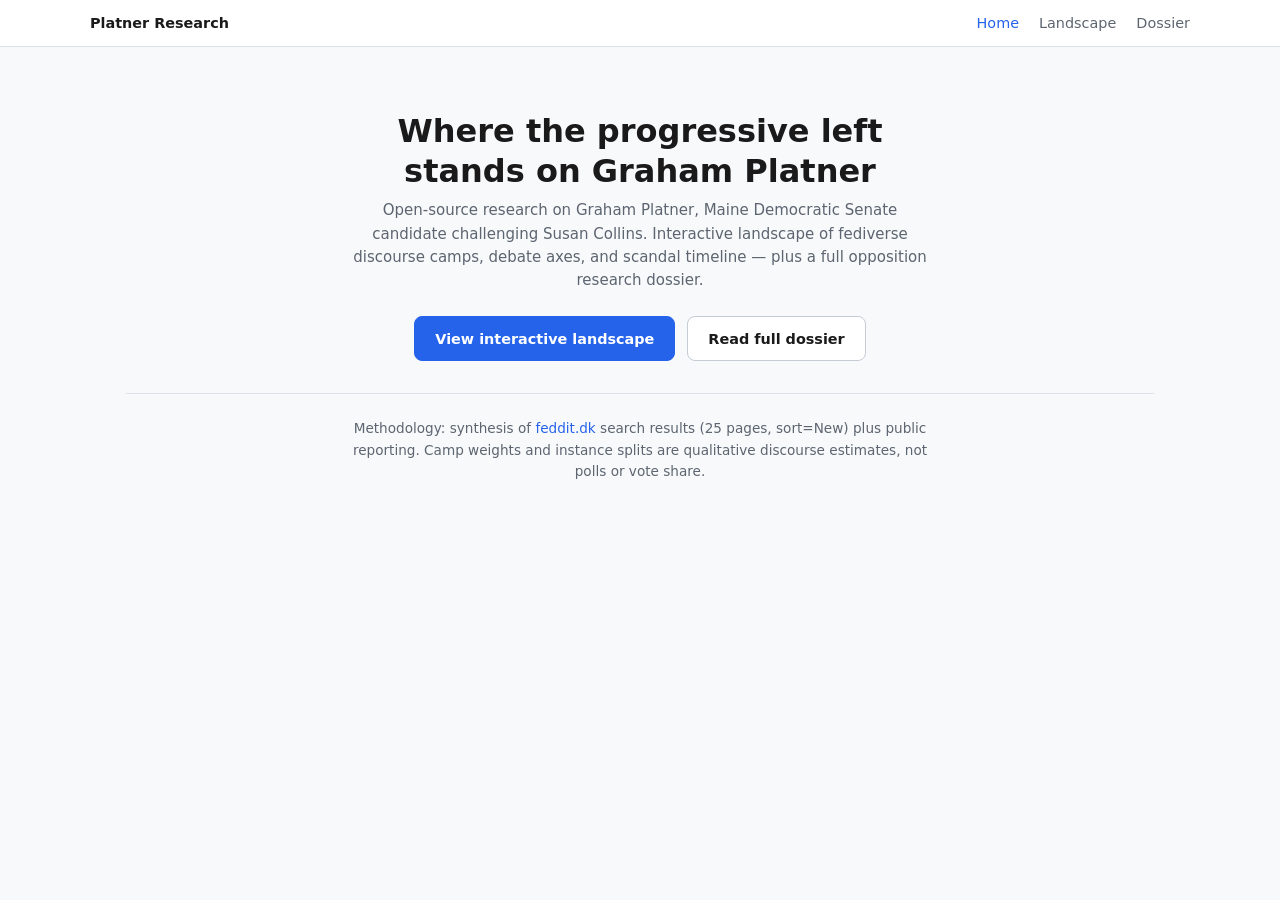
==== index.html @ 14e6484c "Add static research site, opposition dossier, and landscape visualization. Ships the fediverse disco" ====
<!DOCTYPE html>
<html lang="en">
<head>
  <meta charset="UTF-8" />
  <meta name="viewport" content="width=device-width, initial-scale=1.0" />
  <title>Platner Research — Fediverse Discourse & Opposition Dossier</title>
  <link rel="stylesheet" href="/assets/css/site.css" />
</head>
<body>
  <header class="site-header">
    <nav>
      <a class="brand" href="/">Platner Research</a>
      <a href="/" class="active">Home</a>
      <a href="/landscape">Landscape</a>
      <a href="/analysis">Dossier</a>
    </nav>
  </header>
  <main>
    <section class="hero-landing">
      <h1>Where the progressive left stands on Graham Platner</h1>
      <p>
        Open-source research on Graham Platner, Maine Democratic Senate candidate challenging Susan Collins.
        Interactive landscape of fediverse discourse camps, debate axes, and scandal timeline — plus a full
        opposition research dossier.
      </p>
      <div class="cta-row">
        <a class="btn btn-primary" href="/landscape">View interactive landscape</a>
        <a class="btn" href="/analysis">Read full dossier</a>
      </div>
      <div class="methodology">
        <p>
          Methodology: synthesis of
          <a href="https://old.feddit.dk/search?communityname=&listingType=All&q=platner&searchtype=All&sort=New&username=" target="_blank" rel="noopener">feddit.dk</a>
          search results (25 pages, sort=New) plus public reporting.
          Camp weights and instance splits are qualitative discourse estimates, not polls or vote share.
        </p>
      </div>
    </section>
  </main>
</body>
</html>
---- assets/css/site.css ----
:root {
  --bg: #f8f9fb;
  --surface: #ffffff;
  --text: #1a1a1a;
  --text-secondary: #5c6570;
  --text-tertiary: #8b939c;
  --border: #dde2e8;
  --border-strong: #c5ccd4;
  --accent: #2563eb;
  --accent-muted: #dbeafe;
  --warning-bg: #fff8e6;
  --warning-border: #e6c200;
  --info-bg: #eef6ff;
  --info-border: #93c5fd;
  --green: #16a34a;
  --yellow: #ca8a04;
  --pink: #db2777;
  --blue: #2563eb;
  --gray: #6b7280;
  --max-width: 1100px;
  --radius: 8px;
  --font: system-ui, -apple-system, "Segoe UI", Roboto, sans-serif;
}

*,
*::before,
*::after {
  box-sizing: border-box;
}

body {
  margin: 0;
  font-family: var(--font);
  font-size: 15px;
  line-height: 1.55;
  color: var(--text);
  background: var(--bg);
}

a {
  color: var(--accent);
  text-decoration: none;
}

a:hover {
  text-decoration: underline;
}

.site-header {
  background: var(--surface);
  border-bottom: 1px solid var(--border);
  padding: 0.75rem 1.25rem;
}

.site-header nav {
  max-width: var(--max-width);
  margin: 0 auto;
  display: flex;
  gap: 1.25rem;
  align-items: center;
  flex-wrap: wrap;
}

.site-header a {
  color: var(--text-secondary);
  font-size: 0.9rem;
  font-weight: 500;
}

.site-header a.active,
.site-header a:hover {
  color: var(--accent);
  text-decoration: none;
}

.site-header .brand {
  color: var(--text);
  font-weight: 600;
  margin-right: auto;
}

main {
  max-width: var(--max-width);
  margin: 0 auto;
  padding: 1.5rem 1.25rem 3rem;
}

.stack {
  display: flex;
  flex-direction: column;
  gap: 1.75rem;
}

.stack-sm {
  gap: 0.75rem;
}

.grid-2 {
  display: grid;
  grid-template-columns: 1fr 1fr;
  gap: 1rem;
}

.grid-hero {
  display: grid;
  grid-template-columns: 1.25fr 0.75fr;
  gap: 1.25rem;
}

.grid-split {
  display: grid;
  grid-template-columns: 0.9fr 1.1fr;
  gap: 1.25rem;
}

.grid-timeline {
  display: grid;
  grid-template-columns: 1.4fr 0.6fr;
  gap: 1.5rem;
}

@media (max-width: 768px) {
  .grid-2,
  .grid-hero,
  .grid-split,
  .grid-timeline {
    grid-template-columns: 1fr;
  }
}

h1 {
  font-size: 1.75rem;
  font-weight: 700;
  margin: 0 0 0.5rem;
  line-height: 1.25;
}

h2 {
  font-size: 1.25rem;
  font-weight: 600;
  margin: 0 0 0.35rem;
}

h3 {
  font-size: 1rem;
  font-weight: 600;
  margin: 0 0 0.5rem;
}

.section-caption {
  font-size: 0.85rem;
  color: var(--text-secondary);
  margin: 0 0 0.75rem;
}

.muted {
  color: var(--text-secondary);
  font-size: 0.85rem;
}

.tertiary {
  color: var(--text-tertiary);
  font-size: 0.8rem;
}

.card {
  background: var(--surface);
  border: 1px solid var(--border);
  border-radius: var(--radius);
  padding: 1.25rem;
}

.card-lg {
  padding: 1.5rem;
}

.card-header {
  font-weight: 600;
  font-size: 0.95rem;
  margin-bottom: 1rem;
  padding-bottom: 0.5rem;
  border-bottom: 1px solid var(--border);
}

.callout {
  border-radius: var(--radius);
  padding: 0.85rem 1rem;
  font-size: 0.9rem;
  border: 1px solid;
}

.callout-info {
  background: var(--info-bg);
  border-color: var(--info-border);
}

.callout-warning {
  background: var(--warning-bg);
  border-color: var(--warning-border);
}

.stat-grid {
  display: flex;
  flex-direction: column;
  gap: 0.65rem;
}

.stat {
  border: 1px solid var(--border);
  border-radius: var(--radius);
  padding: 0.75rem 1rem;
  background: var(--bg);
}

.stat-value {
  font-weight: 700;
  font-size: 1rem;
}

.stat-label {
  font-size: 0.8rem;
  color: var(--text-secondary);
  margin-top: 0.15rem;
}

.stat-info .stat-value { color: var(--blue); }
.stat-success .stat-value { color: var(--green); }
.stat-warning .stat-value { color: var(--yellow); }

.divider {
  border: none;
  border-top: 1px solid var(--border);
  margin: 0;
}

.swatch {
  display: inline-block;
  width: 10px;
  height: 10px;
  border-radius: 2px;
  flex-shrink: 0;
}

.swatch-green { background: var(--green); }
.swatch-yellow { background: var(--yellow); }
.swatch-pink { background: var(--pink); }
.swatch-blue { background: var(--blue); }
.swatch-gray { background: var(--gray); }

.usage-bar {
  margin-bottom: 0.5rem;
}

.usage-bar-labels {
  display: flex;
  justify-content: space-between;
  font-size: 0.8rem;
  color: var(--text-secondary);
  margin-bottom: 0.35rem;
}

.usage-bar-track {
  display: flex;
  height: 12px;
  border-radius: 4px;
  overflow: hidden;
  background: var(--border);
}

.usage-bar-seg {
  height: 100%;
}

.seg-green { background: var(--green); }
.seg-yellow { background: var(--yellow); }
.seg-pink { background: var(--pink); }
.seg-blue { background: var(--blue); }
.seg-gray { background: var(--gray); }

.legend-row {
  display: flex;
  justify-content: space-between;
  align-items: center;
  font-size: 0.85rem;
  padding: 0.2rem 0;
}

.legend-left {
  display: flex;
  align-items: center;
  gap: 0.4rem;
}

.stance-map {
  position: relative;
  height: 260px;
  border: 1px solid var(--border);
  background: var(--bg);
  border-radius: var(--radius);
  overflow: hidden;
}

.stance-map::before,
.stance-map::after {
  content: "";
  position: absolute;
  background: var(--border);
}

.stance-map::before {
  left: 50%;
  top: 0;
  bottom: 0;
  width: 1px;
}

.stance-map::after {
  left: 0;
  right: 0;
  top: 50%;
  height: 1px;
}

.stance-map-axis {
  position: absolute;
  font-size: 0.7rem;
  color: var(--text-tertiary);
}

.stance-point {
  position: absolute;
  transform: translate(-50%, -50%);
  min-width: 110px;
  border: 1px solid var(--border-strong);
  background: var(--surface);
  border-radius: var(--radius);
  padding: 0.5rem 0.65rem;
  font-size: 0.75rem;
}

.stance-point-title {
  display: flex;
  align-items: center;
  gap: 0.35rem;
  font-weight: 600;
  margin-bottom: 0.15rem;
}

.camp-details {
  border: 1px solid var(--border);
  border-radius: var(--radius);
  background: var(--surface);
  margin-bottom: 0.5rem;
}

.camp-details summary {
  padding: 0.75rem 1rem;
  cursor: pointer;
  font-weight: 600;
  font-size: 0.9rem;
  display: flex;
  align-items: center;
  gap: 0.5rem;
  list-style: none;
}

.camp-details summary::-webkit-details-marker {
  display: none;
}

.camp-details summary::after {
  content: attr(data-emphasis);
  margin-left: auto;
  font-size: 0.75rem;
  font-weight: 500;
  color: var(--text-secondary);
  background: var(--bg);
  border: 1px solid var(--border);
  border-radius: 4px;
  padding: 0.15rem 0.45rem;
}

.camp-details[open] summary {
  border-bottom: 1px solid var(--border);
}

.camp-body {
  padding: 0.85rem 1rem 1rem;
  font-size: 0.85rem;
}

.camp-body h4 {
  font-size: 0.8rem;
  margin: 0.75rem 0 0.35rem;
}

.camp-body h4:first-child {
  margin-top: 0;
}

.camp-body ol {
  margin: 0;
  padding-left: 1.25rem;
}

.camp-body li {
  margin-bottom: 0.25rem;
  color: var(--text-secondary);
}

.instance-legend {
  display: flex;
  gap: 1.25rem;
  flex-wrap: wrap;
  margin-bottom: 0.5rem;
  font-size: 0.8rem;
  color: var(--text-secondary);
}

.instance-legend span {
  display: flex;
  align-items: center;
  gap: 0.35rem;
}

.data-table {
  width: 100%;
  border-collapse: collapse;
  font-size: 0.85rem;
}

.data-table th,
.data-table td {
  border: 1px solid var(--border);
  padding: 0.55rem 0.65rem;
  text-align: left;
  vertical-align: top;
}

.data-table th {
  background: #1b2838;
  color: #fff;
  font-weight: 600;
}

.data-table tr:nth-child(even) td {
  background: var(--bg);
}

.table-wrap {
  overflow-x: auto;
}

.timeline-chart {
  width: 100%;
  height: 240px;
  border: 1px solid var(--border);
  border-radius: var(--radius);
  background: var(--surface);
}

.timeline-events {
  list-style: none;
  padding: 0;
  margin: 0;
}

.timeline-events li {
  display: flex;
  gap: 0.65rem;
  margin-bottom: 0.75rem;
  font-size: 0.85rem;
}

.timeline-month {
  font-weight: 600;
  color: var(--accent);
  min-width: 72px;
  flex-shrink: 0;
}

.timeline-note {
  color: var(--text-tertiary);
  font-size: 0.8rem;
}

.consensus-list {
  margin: 0;
  padding-left: 1.25rem;
  font-size: 0.85rem;
  color: var(--text-secondary);
}

.consensus-list li {
  margin-bottom: 0.35rem;
}

/* Landing */
.hero-landing {
  text-align: center;
  padding: 2.5rem 1rem 2rem;
}

.hero-landing h1 {
  font-size: 2rem;
  max-width: 32rem;
  margin-left: auto;
  margin-right: auto;
}

.hero-landing p {
  max-width: 36rem;
  margin: 0 auto 1.5rem;
  color: var(--text-secondary);
}

.cta-row {
  display: flex;
  gap: 0.75rem;
  justify-content: center;
  flex-wrap: wrap;
}

.btn {
  display: inline-block;
  padding: 0.65rem 1.25rem;
  border-radius: var(--radius);
  font-weight: 600;
  font-size: 0.9rem;
  border: 1px solid var(--border-strong);
  background: var(--surface);
  color: var(--text);
}

.btn-primary {
  background: var(--accent);
  border-color: var(--accent);
  color: #fff;
}

.btn:hover {
  text-decoration: none;
  opacity: 0.92;
}

.methodology {
  margin-top: 2rem;
  padding-top: 1.5rem;
  border-top: 1px solid var(--border);
  font-size: 0.85rem;
  color: var(--text-secondary);
  text-align: center;
}

/* Analysis prose */
.prose {
  background: var(--surface);
  border: 1px solid var(--border);
  border-radius: var(--radius);
  padding: 1.5rem 1.75rem;
  max-width: 48rem;
}

.prose h1 { font-size: 1.6rem; margin-top: 0; }
.prose h2 { font-size: 1.2rem; margin-top: 1.75rem; }
.prose h3 { font-size: 1rem; margin-top: 1.25rem; }
.prose p, .prose li { color: var(--text); }
.prose table { font-size: 0.85rem; }
.prose th, .prose td { border: 1px solid var(--border); padding: 0.4rem 0.6rem; }
.prose th { background: var(--bg); }
.prose hr { border: none; border-top: 1px solid var(--border); margin: 1.5rem 0; }

.prose-loading,
.prose-error {
  padding: 2rem;
  text-align: center;
  color: var(--text-secondary);
}
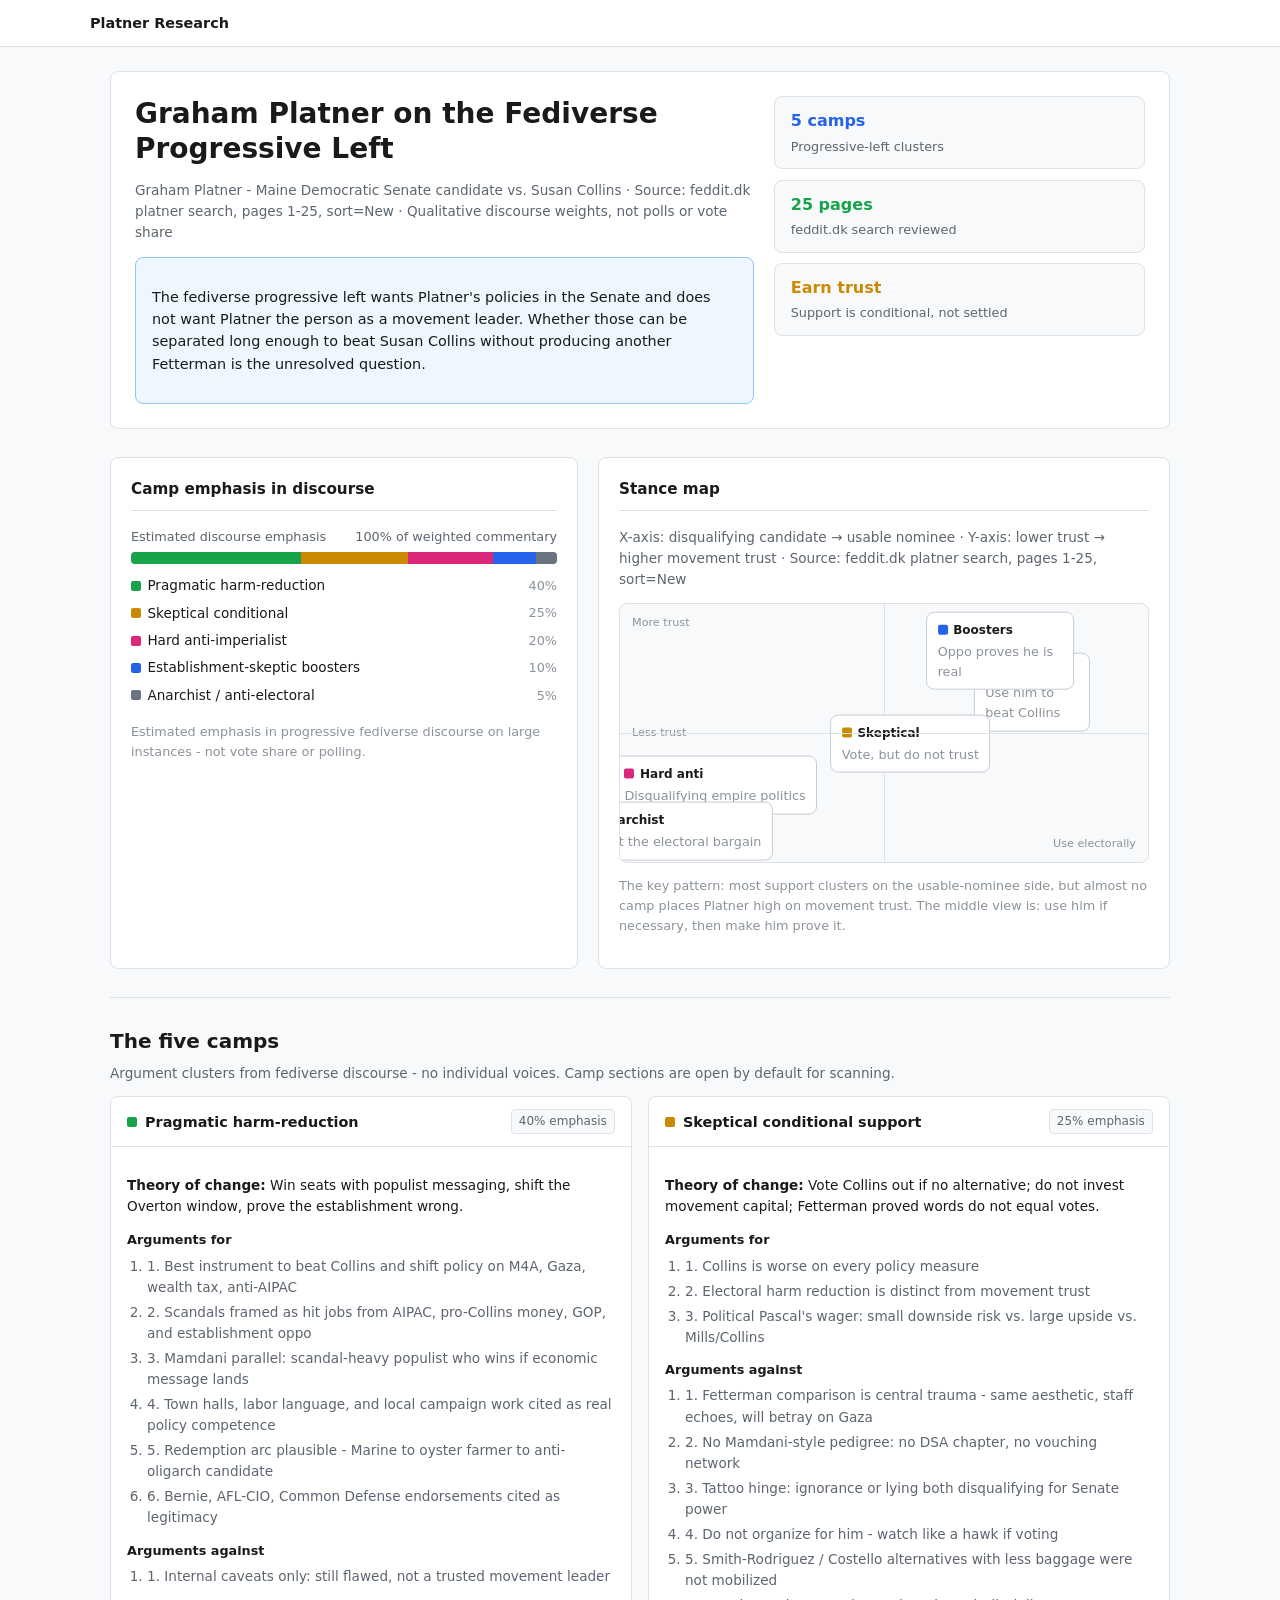
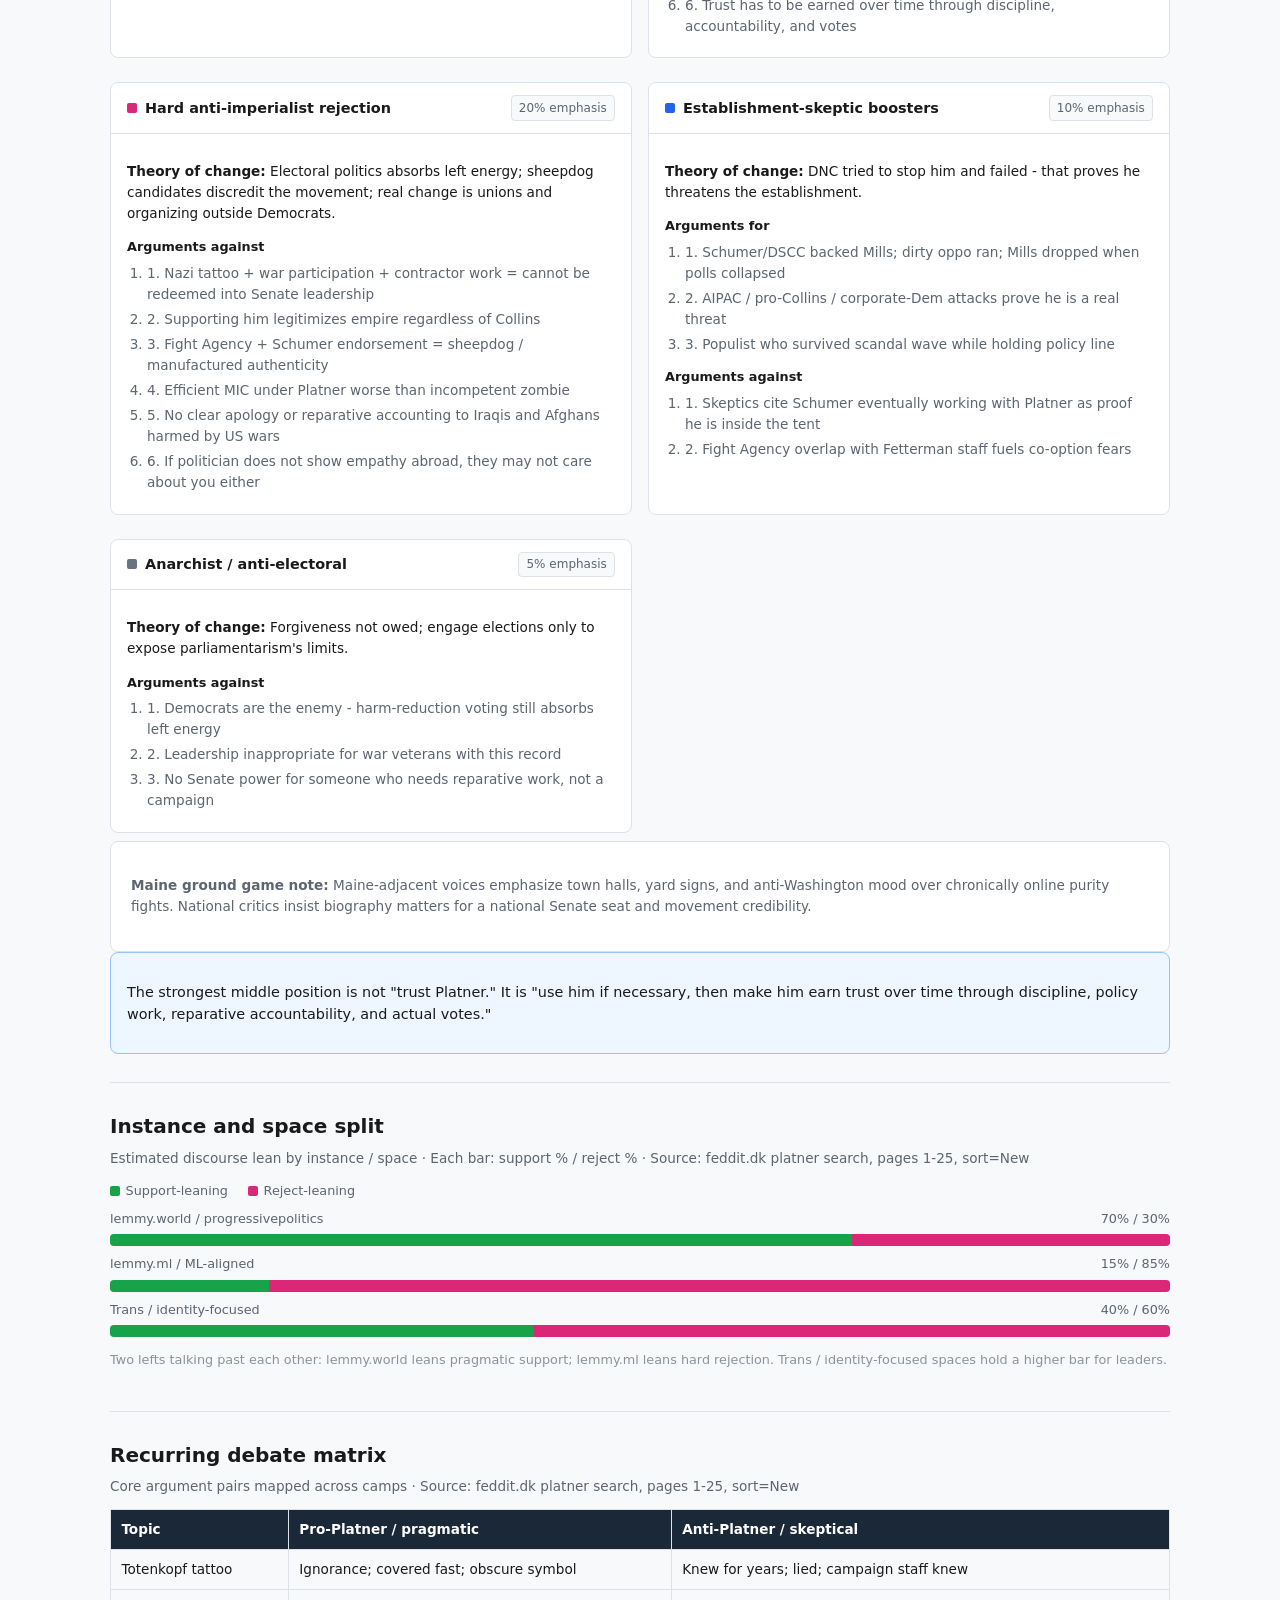
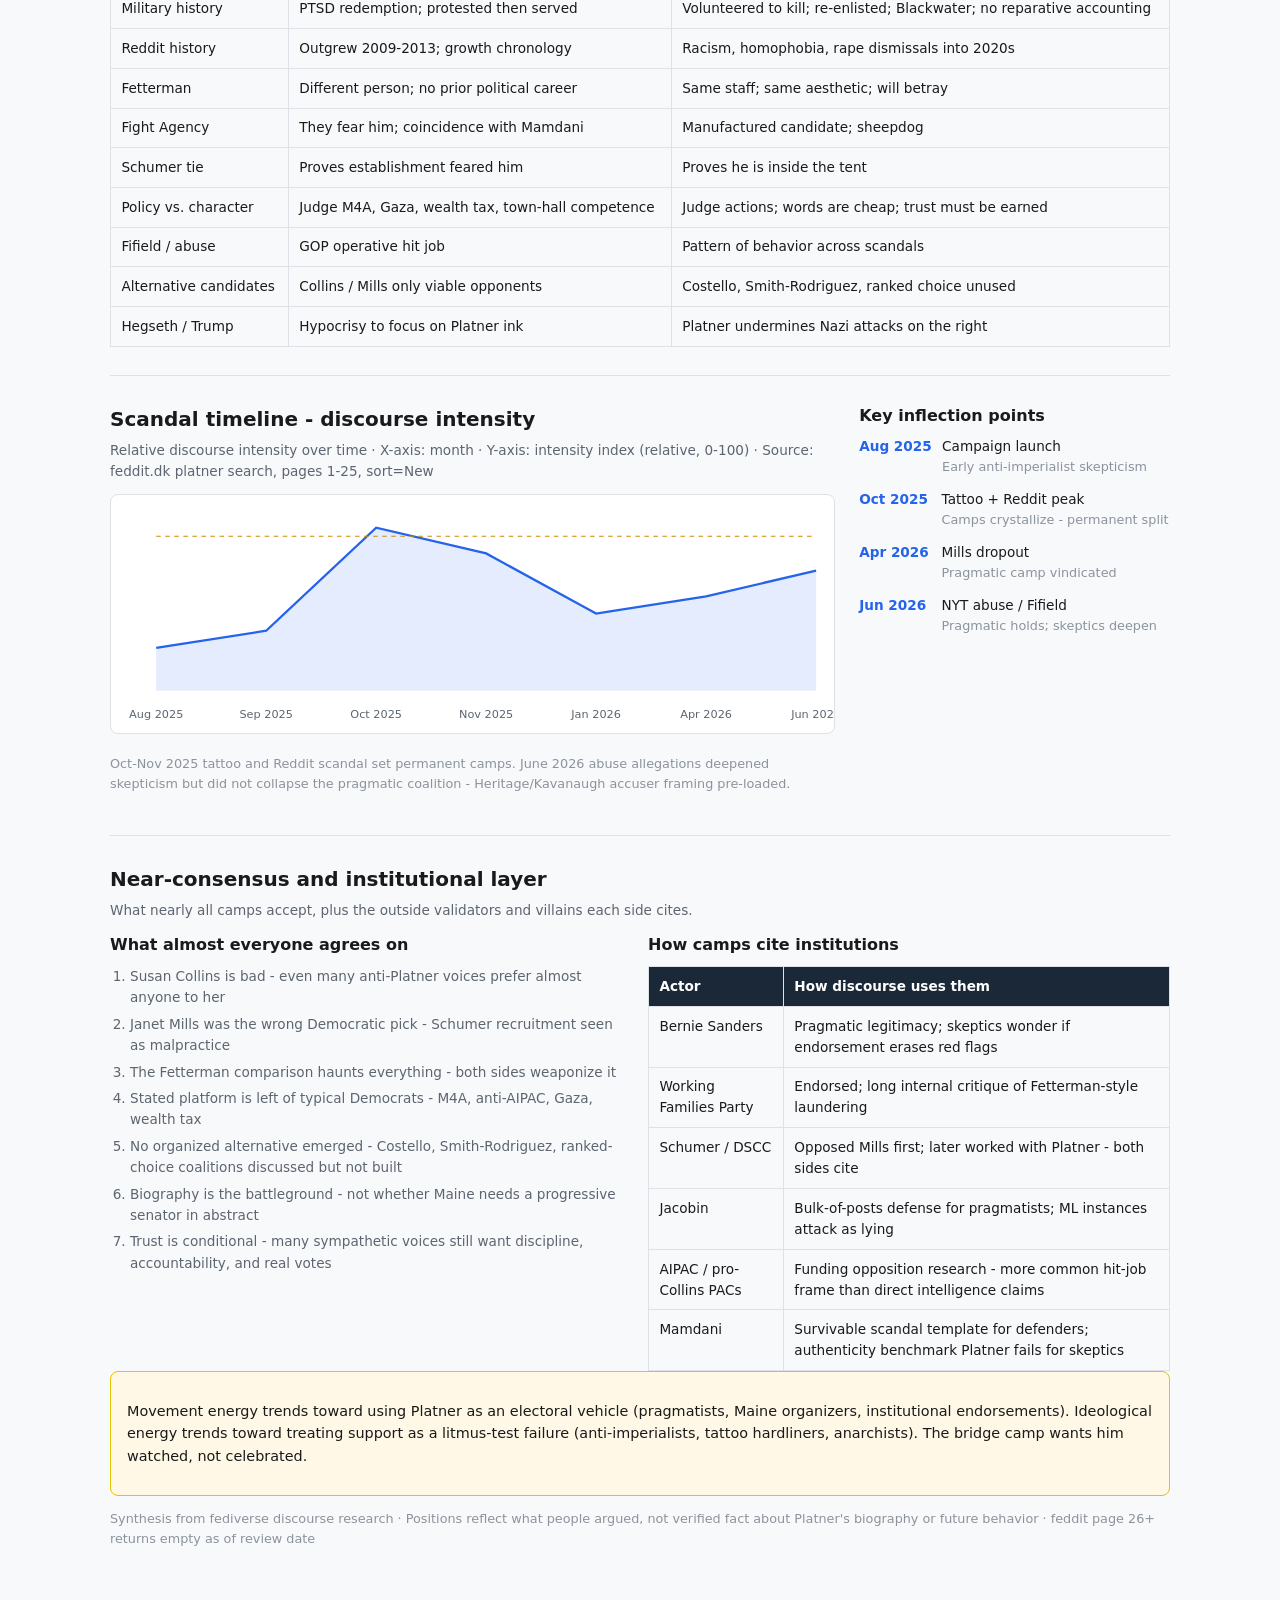
==== commit 57d24b7e: "Make the interactive landscape the sole landing experience. Remove the opposition dossier and legacy" ====
--- a/index.html
+++ b/index.html
@@ -3,39 +3,19 @@
 <head>
   <meta charset="UTF-8" />
   <meta name="viewport" content="width=device-width, initial-scale=1.0" />
-  <title>Platner Research — Fediverse Discourse & Opposition Dossier</title>
+  <title>Progressive Left Landscape — Graham Platner</title>
   <link rel="stylesheet" href="/assets/css/site.css" />
 </head>
 <body>
   <header class="site-header">
     <nav>
       <a class="brand" href="/">Platner Research</a>
-      <a href="/" class="active">Home</a>
-      <a href="/landscape">Landscape</a>
-      <a href="/analysis">Dossier</a>
     </nav>
   </header>
-  <main>
-    <section class="hero-landing">
-      <h1>Where the progressive left stands on Graham Platner</h1>
-      <p>
-        Open-source research on Graham Platner, Maine Democratic Senate candidate challenging Susan Collins.
-        Interactive landscape of fediverse discourse camps, debate axes, and scandal timeline — plus a full
-        opposition research dossier.
-      </p>
-      <div class="cta-row">
-        <a class="btn btn-primary" href="/landscape">View interactive landscape</a>
-        <a class="btn" href="/analysis">Read full dossier</a>
-      </div>
-      <div class="methodology">
-        <p>
-          Methodology: synthesis of
-          <a href="https://old.feddit.dk/search?communityname=&listingType=All&q=platner&searchtype=All&sort=New&username=" target="_blank" rel="noopener">feddit.dk</a>
-          search results (25 pages, sort=New) plus public reporting.
-          Camp weights and instance splits are qualitative discourse estimates, not polls or vote share.
-        </p>
-      </div>
-    </section>
-  </main>
+  <main id="app"></main>
+  <script type="module">
+    import { renderLandscape } from "/js/render.js";
+    renderLandscape(document.getElementById("app"));
+  </script>
 </body>
 </html>
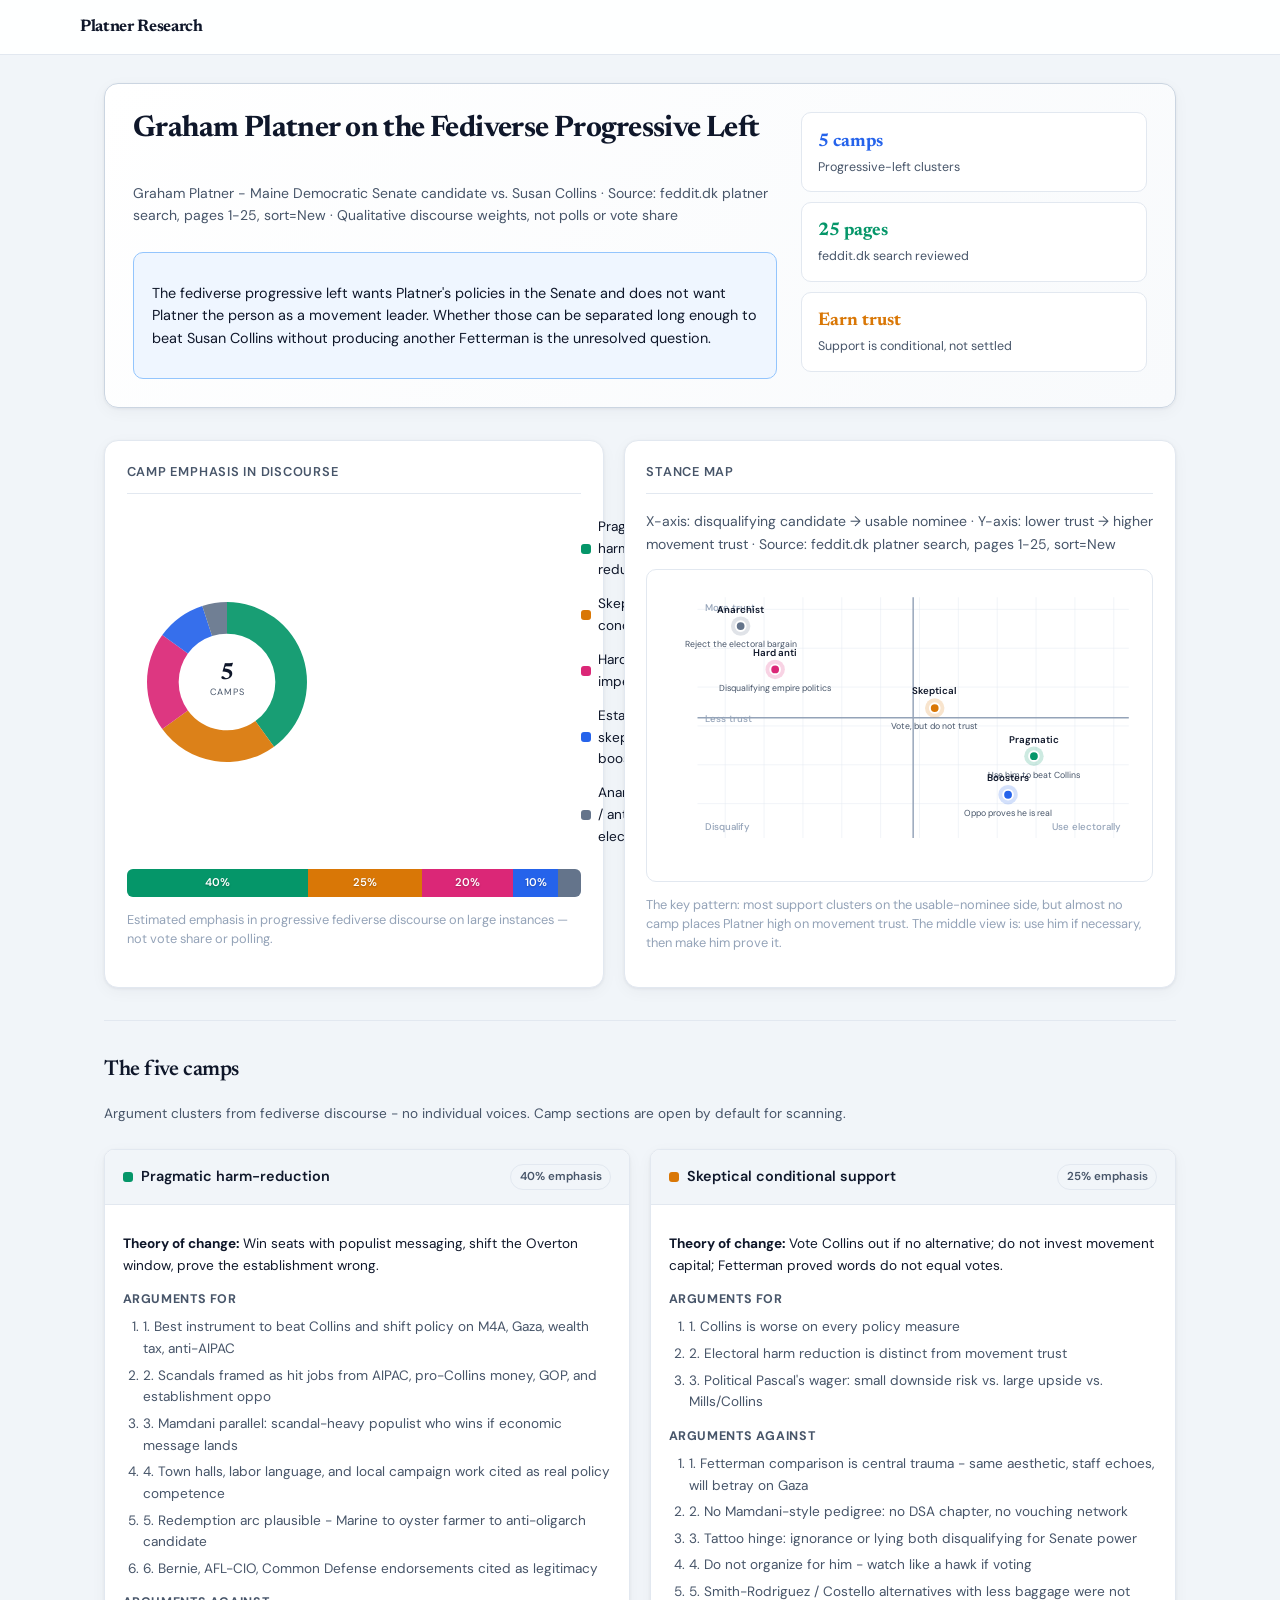
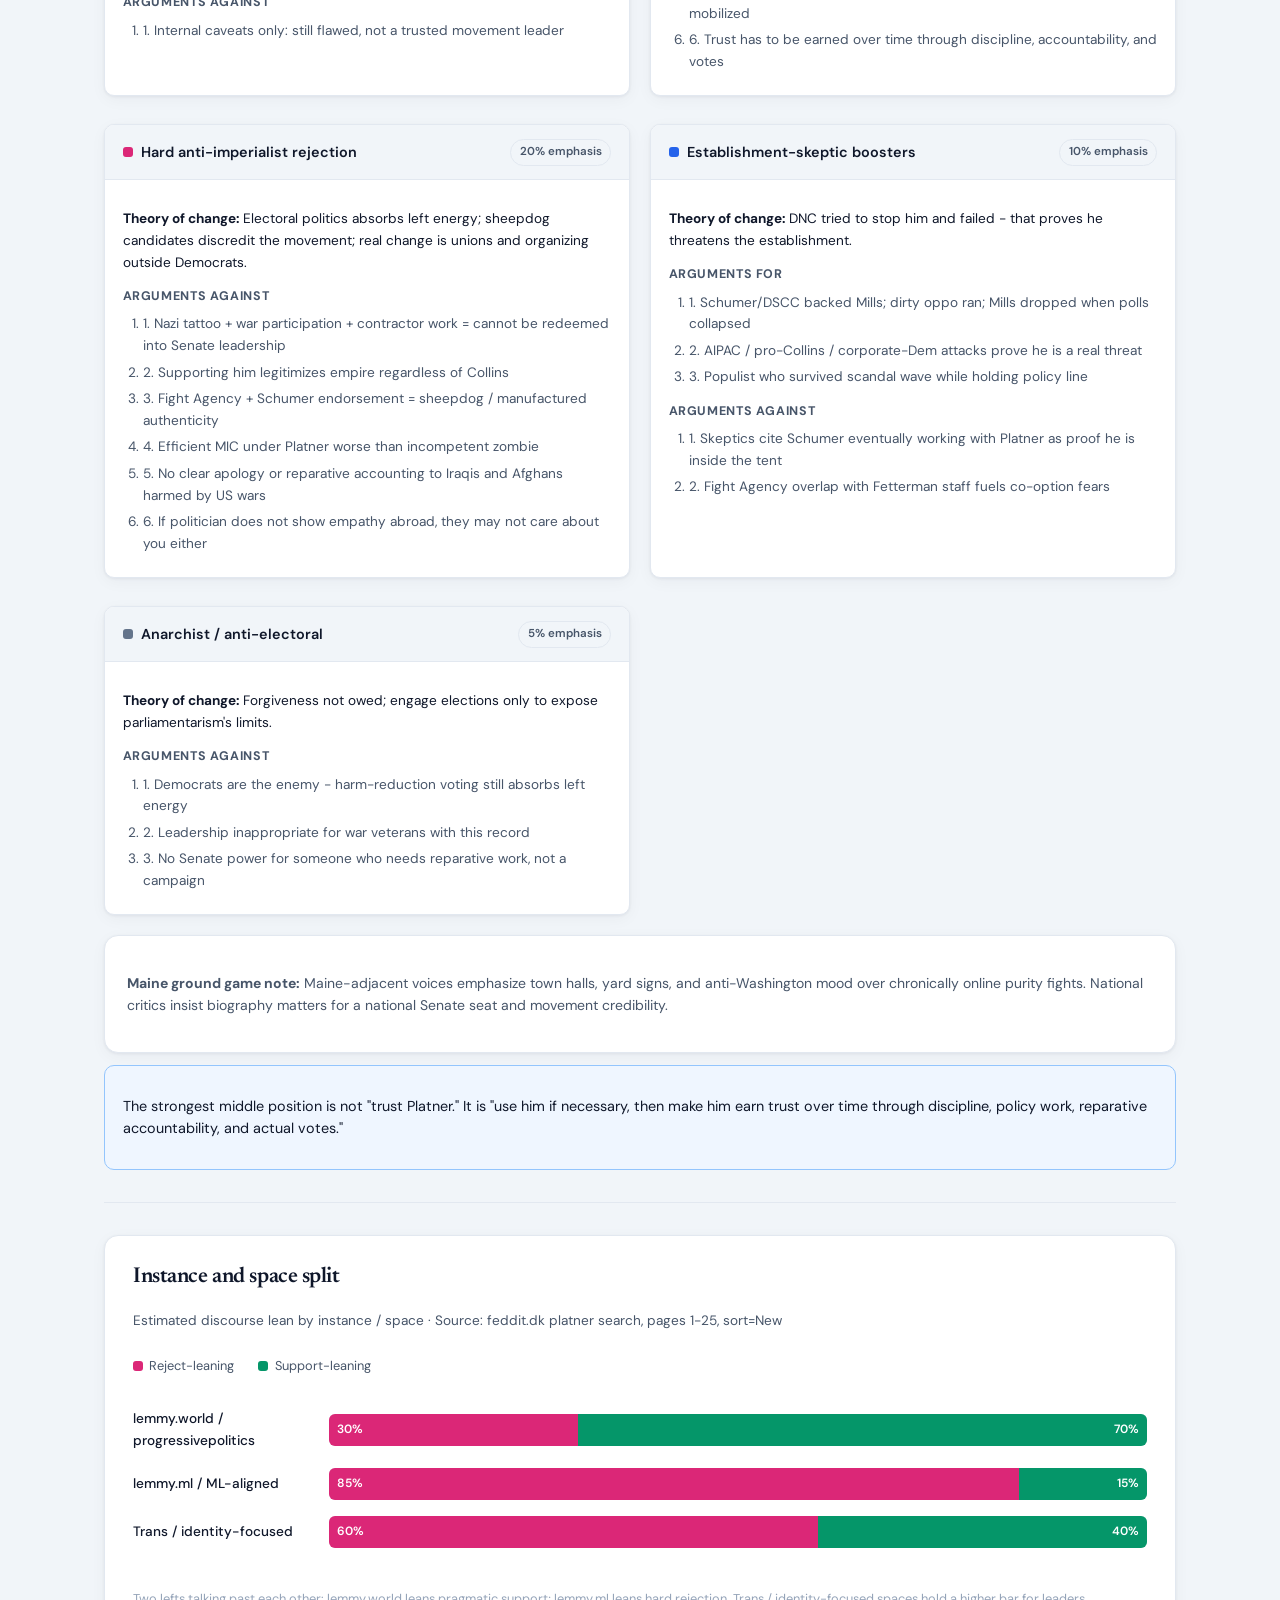
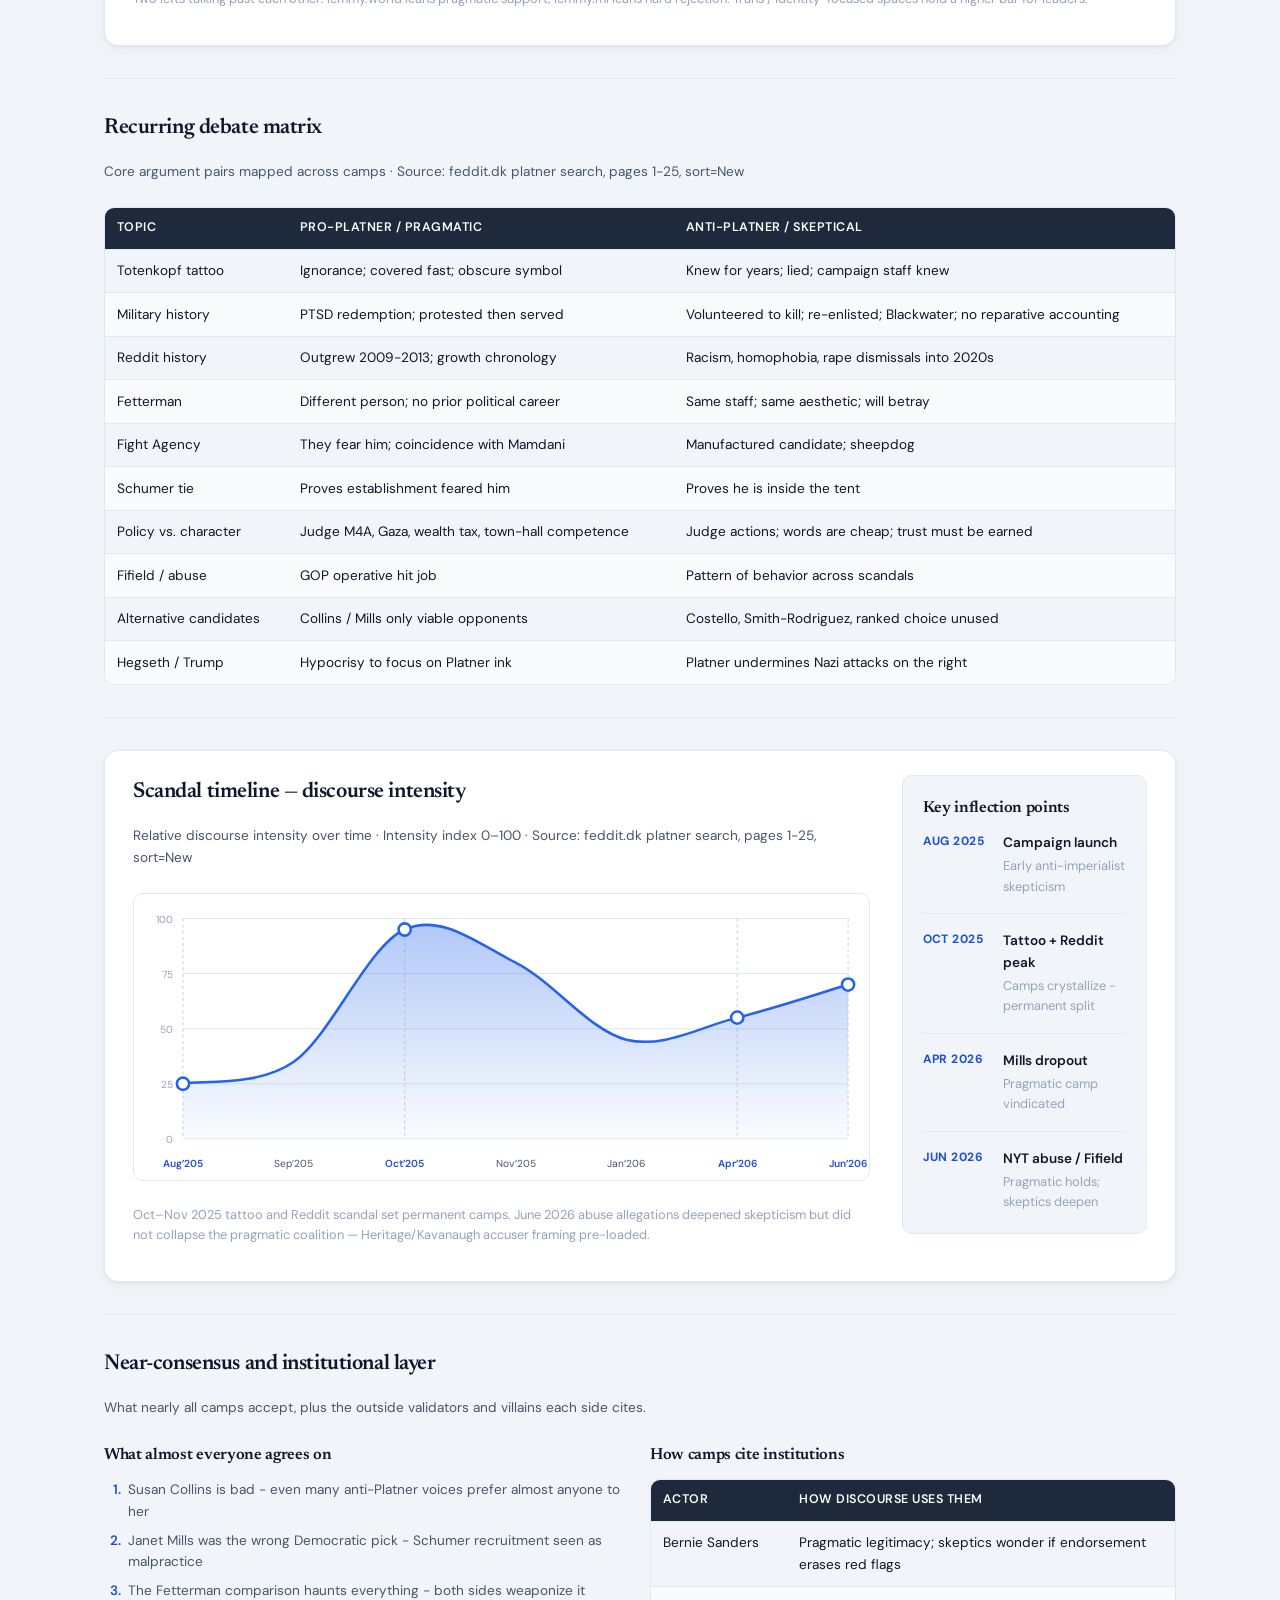
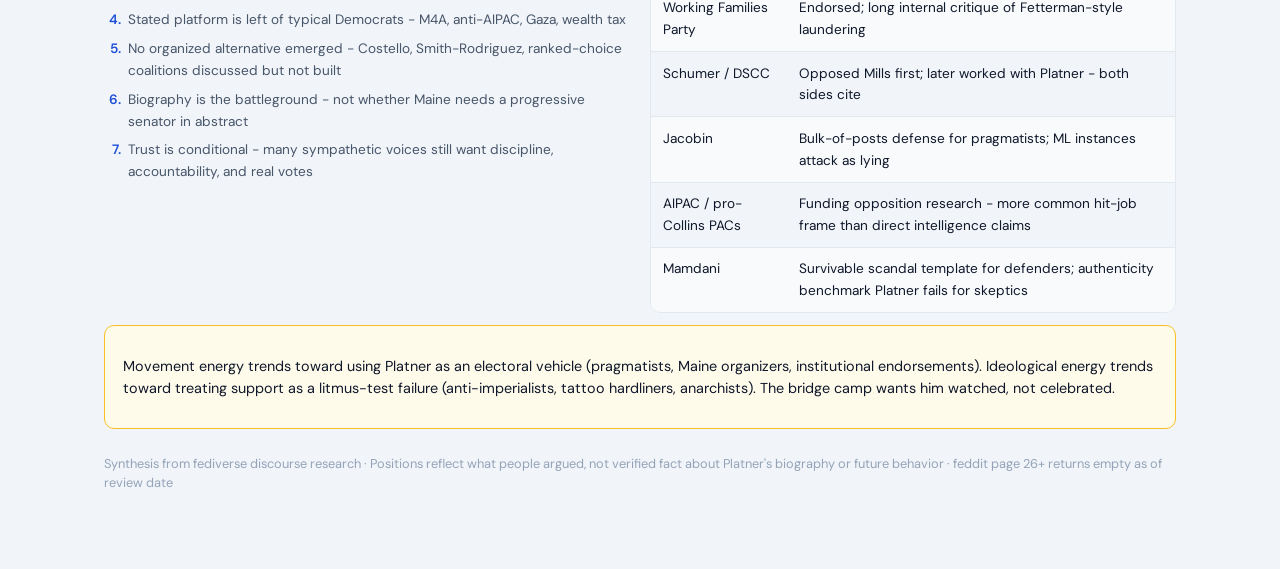
==== commit 805d9573: "Redesign landscape site with polished SVG charts and updated typography. Replace basic bars and inli" ====
--- a/index.html
+++ b/index.html
@@ -4,6 +4,8 @@
   <meta charset="UTF-8" />
   <meta name="viewport" content="width=device-width, initial-scale=1.0" />
   <title>Progressive Left Landscape — Graham Platner</title>
+  <link rel="preconnect" href="https://fonts.googleapis.com" />
+  <link rel="preconnect" href="https://fonts.gstatic.com" crossorigin />
   <link rel="stylesheet" href="/assets/css/site.css" />
 </head>
 <body>
--- a/assets/css/site.css
+++ b/assets/css/site.css
@@ -1,25 +1,31 @@
+@import url("https://fonts.googleapis.com/css2?family=DM+Sans:ital,opsz,wght@0,9..40,400;0,9..40,500;0,9..40,600;0,9..40,700&family=Newsreader:ital,opsz,wght@0,6..72,400;0,6..72,600;0,6..72,700&display=swap");
+
 :root {
-  --bg: #f8f9fb;
+  --bg: #f1f5f9;
   --surface: #ffffff;
-  --text: #1a1a1a;
-  --text-secondary: #5c6570;
-  --text-tertiary: #8b939c;
-  --border: #dde2e8;
-  --border-strong: #c5ccd4;
-  --accent: #2563eb;
+  --text: #0f172a;
+  --text-secondary: #475569;
+  --text-tertiary: #94a3b8;
+  --border: #e2e8f0;
+  --border-strong: #cbd5e1;
+  --accent: #1d4ed8;
   --accent-muted: #dbeafe;
-  --warning-bg: #fff8e6;
-  --warning-border: #e6c200;
-  --info-bg: #eef6ff;
+  --warning-bg: #fffbeb;
+  --warning-border: #fbbf24;
+  --info-bg: #eff6ff;
   --info-border: #93c5fd;
-  --green: #16a34a;
-  --yellow: #ca8a04;
+  --green: #059669;
+  --yellow: #d97706;
   --pink: #db2777;
   --blue: #2563eb;
-  --gray: #6b7280;
-  --max-width: 1100px;
-  --radius: 8px;
-  --font: system-ui, -apple-system, "Segoe UI", Roboto, sans-serif;
+  --gray: #64748b;
+  --max-width: 1120px;
+  --radius: 10px;
+  --radius-lg: 14px;
+  --font: "DM Sans", system-ui, -apple-system, sans-serif;
+  --font-display: "Newsreader", Georgia, serif;
+  --shadow: 0 1px 3px rgba(15, 23, 42, 0.06), 0 4px 16px rgba(15, 23, 42, 0.04);
+  --shadow-lg: 0 4px 24px rgba(15, 23, 42, 0.08);
 }
 
 *,
@@ -32,9 +38,10 @@
   margin: 0;
   font-family: var(--font);
   font-size: 15px;
-  line-height: 1.55;
+  line-height: 1.6;
   color: var(--text);
   background: var(--bg);
+  -webkit-font-smoothing: antialiased;
 }
 
 a {
@@ -49,102 +56,109 @@
 .site-header {
   background: var(--surface);
   border-bottom: 1px solid var(--border);
-  padding: 0.75rem 1.25rem;
+  padding: 0.85rem 1.5rem;
+  position: sticky;
+  top: 0;
+  z-index: 100;
+  backdrop-filter: blur(8px);
+  background: rgba(255, 255, 255, 0.92);
 }
 
 .site-header nav {
   max-width: var(--max-width);
   margin: 0 auto;
   display: flex;
-  gap: 1.25rem;
-  align-items: center;
-  flex-wrap: wrap;
-}
-
-.site-header a {
-  color: var(--text-secondary);
-  font-size: 0.9rem;
-  font-weight: 500;
-}
-
-.site-header a.active,
-.site-header a:hover {
-  color: var(--accent);
-  text-decoration: none;
+  align-items: center;
 }
 
 .site-header .brand {
   color: var(--text);
-  font-weight: 600;
-  margin-right: auto;
+  font-family: var(--font-display);
+  font-weight: 700;
+  font-size: 1.05rem;
+  letter-spacing: -0.02em;
 }
 
 main {
   max-width: var(--max-width);
   margin: 0 auto;
-  padding: 1.5rem 1.25rem 3rem;
+  padding: 1.75rem 1.5rem 4rem;
 }
 
 .stack {
   display: flex;
   flex-direction: column;
-  gap: 1.75rem;
+  gap: 2rem;
 }
 
 .stack-sm {
+  display: flex;
+  flex-direction: column;
   gap: 0.75rem;
 }
 
 .grid-2 {
   display: grid;
   grid-template-columns: 1fr 1fr;
-  gap: 1rem;
+  gap: 1.25rem;
 }
 
 .grid-hero {
   display: grid;
-  grid-template-columns: 1.25fr 0.75fr;
-  gap: 1.25rem;
+  grid-template-columns: 1.3fr 0.7fr;
+  gap: 1.5rem;
+  align-items: start;
 }
 
 .grid-split {
   display: grid;
-  grid-template-columns: 0.9fr 1.1fr;
+  grid-template-columns: 0.95fr 1.05fr;
   gap: 1.25rem;
 }
 
 .grid-timeline {
   display: grid;
-  grid-template-columns: 1.4fr 0.6fr;
-  gap: 1.5rem;
-}
-
-@media (max-width: 768px) {
+  grid-template-columns: 1.5fr 0.5fr;
+  gap: 2rem;
+  align-items: start;
+}
+
+@media (max-width: 860px) {
   .grid-2,
   .grid-hero,
   .grid-split,
   .grid-timeline {
     grid-template-columns: 1fr;
   }
+
+  .donut-layout {
+    flex-direction: column;
+    align-items: center;
+  }
+}
+
+h1, h2, h3 {
+  font-family: var(--font-display);
+  letter-spacing: -0.02em;
 }
 
 h1 {
-  font-size: 1.75rem;
+  font-size: 1.85rem;
   font-weight: 700;
   margin: 0 0 0.5rem;
-  line-height: 1.25;
+  line-height: 1.2;
 }
 
 h2 {
-  font-size: 1.25rem;
-  font-weight: 600;
-  margin: 0 0 0.35rem;
+  font-size: 1.35rem;
+  font-weight: 600;
+  margin: 0 0 0.25rem;
 }
 
 h3 {
   font-size: 1rem;
   font-weight: 600;
-  margin: 0 0 0.5rem;
+  margin: 0 0 0.65rem;
 }
 
 .section-caption {
@@ -155,38 +169,54 @@
 
 .muted {
   color: var(--text-secondary);
-  font-size: 0.85rem;
+  font-size: 0.875rem;
 }
 
 .tertiary {
   color: var(--text-tertiary);
   font-size: 0.8rem;
+  line-height: 1.5;
 }
 
 .card {
   background: var(--surface);
   border: 1px solid var(--border);
-  border-radius: var(--radius);
-  padding: 1.25rem;
+  border-radius: var(--radius-lg);
+  padding: 1.35rem;
+  box-shadow: var(--shadow);
 }
 
 .card-lg {
-  padding: 1.5rem;
+  padding: 1.75rem;
+}
+
+.card-chart {
+  padding: 1.5rem 1.75rem;
 }
 
 .card-header {
-  font-weight: 600;
-  font-size: 0.95rem;
+  font-family: var(--font);
+  font-weight: 600;
+  font-size: 0.8rem;
+  text-transform: uppercase;
+  letter-spacing: 0.06em;
+  color: var(--text-secondary);
   margin-bottom: 1rem;
-  padding-bottom: 0.5rem;
+  padding-bottom: 0.65rem;
   border-bottom: 1px solid var(--border);
+}
+
+.hero {
+  background: linear-gradient(135deg, #ffffff 0%, #f8fafc 100%);
+  border-color: var(--border-strong);
 }
 
 .callout {
   border-radius: var(--radius);
-  padding: 0.85rem 1rem;
+  padding: 0.9rem 1.1rem;
   font-size: 0.9rem;
   border: 1px solid;
+  line-height: 1.55;
 }
 
 .callout-info {
@@ -202,25 +232,31 @@
 .stat-grid {
   display: flex;
   flex-direction: column;
-  gap: 0.65rem;
+  gap: 0.6rem;
 }
 
 .stat {
   border: 1px solid var(--border);
   border-radius: var(--radius);
-  padding: 0.75rem 1rem;
-  background: var(--bg);
+  padding: 0.85rem 1rem;
+  background: var(--surface);
+  transition: box-shadow 0.15s ease;
+}
+
+.stat:hover {
+  box-shadow: var(--shadow);
 }
 
 .stat-value {
+  font-family: var(--font-display);
   font-weight: 700;
-  font-size: 1rem;
+  font-size: 1.15rem;
 }
 
 .stat-label {
-  font-size: 0.8rem;
-  color: var(--text-secondary);
-  margin-top: 0.15rem;
+  font-size: 0.78rem;
+  color: var(--text-secondary);
+  margin-top: 0.1rem;
 }
 
 .stat-info .stat-value { color: var(--blue); }
@@ -237,124 +273,360 @@
   display: inline-block;
   width: 10px;
   height: 10px;
-  border-radius: 2px;
+  border-radius: 3px;
   flex-shrink: 0;
 }
 
-.swatch-green { background: var(--green); }
-.swatch-yellow { background: var(--yellow); }
-.swatch-pink { background: var(--pink); }
-.swatch-blue { background: var(--blue); }
-.swatch-gray { background: var(--gray); }
-
-.usage-bar {
-  margin-bottom: 0.5rem;
-}
-
-.usage-bar-labels {
+/* ── Charts ── */
+
+.chart-wrap {
+  position: relative;
+  width: 100%;
+}
+
+.chart-wrap svg {
+  display: block;
+  width: 100%;
+  height: auto;
+}
+
+.chart-tooltip {
+  position: absolute;
+  pointer-events: none;
+  transform: translate(-50%, -100%);
+  background: var(--text);
+  color: #fff;
+  font-size: 0.75rem;
+  line-height: 1.45;
+  padding: 0.45rem 0.65rem;
+  border-radius: 6px;
+  white-space: nowrap;
+  z-index: 10;
+  box-shadow: var(--shadow-lg);
+}
+
+.chart-tooltip .tooltip-sub {
+  color: #cbd5e1;
+  font-size: 0.7rem;
+}
+
+.chart-tooltip strong {
+  font-weight: 600;
+}
+
+/* Donut */
+.donut-layout {
+  display: flex;
+  align-items: center;
+  gap: 1.5rem;
+  margin-bottom: 1rem;
+}
+
+.chart-donut svg {
+  max-width: 200px;
+  flex-shrink: 0;
+}
+
+.donut-center-label {
+  font-family: var(--font-display);
+  font-size: 28px;
+  font-weight: 700;
+  fill: var(--text);
+}
+
+.donut-center-sub {
+  font-family: var(--font);
+  font-size: 11px;
+  fill: var(--text-secondary);
+  text-transform: uppercase;
+  letter-spacing: 0.08em;
+}
+
+.donut-legend {
+  flex: 1;
+  min-width: 0;
+}
+
+.donut-seg {
+  transition: opacity 0.15s ease;
+  cursor: default;
+}
+
+.donut-seg:hover {
+  opacity: 1 !important;
+}
+
+.legend-row {
   display: flex;
   justify-content: space-between;
-  font-size: 0.8rem;
-  color: var(--text-secondary);
-  margin-bottom: 0.35rem;
-}
-
-.usage-bar-track {
-  display: flex;
-  height: 12px;
-  border-radius: 4px;
+  align-items: center;
+  font-size: 0.85rem;
+  padding: 0.35rem 0;
+  border-bottom: 1px solid var(--border);
+}
+
+.legend-row:last-child {
+  border-bottom: none;
+}
+
+.legend-left {
+  display: flex;
+  align-items: center;
+  gap: 0.45rem;
+}
+
+.legend-value {
+  font-weight: 600;
+  font-variant-numeric: tabular-nums;
+  color: var(--text);
+}
+
+/* Stacked bar */
+.chart-stacked-bar {
+  margin: 0.75rem 0;
+}
+
+.stacked-bar-track {
+  display: flex;
+  height: 28px;
+  border-radius: 6px;
   overflow: hidden;
   background: var(--border);
 }
 
-.usage-bar-seg {
-  height: 100%;
-}
-
-.seg-green { background: var(--green); }
-.seg-yellow { background: var(--yellow); }
-.seg-pink { background: var(--pink); }
-.seg-blue { background: var(--blue); }
-.seg-gray { background: var(--gray); }
-
-.legend-row {
-  display: flex;
-  justify-content: space-between;
-  align-items: center;
+.stacked-bar-seg {
+  display: flex;
+  align-items: center;
+  justify-content: center;
+  font-size: 0.7rem;
+  font-weight: 600;
+  color: #fff;
+  text-shadow: 0 1px 2px rgba(0, 0, 0, 0.25);
+  transition: filter 0.15s ease;
+}
+
+.stacked-bar-seg:hover {
+  filter: brightness(1.08);
+}
+
+/* Diverging bars */
+.chart-diverging {
+  display: flex;
+  flex-direction: column;
+  gap: 1rem;
+  margin: 1rem 0;
+}
+
+.diverging-legend {
+  display: flex;
+  gap: 1.5rem;
+  font-size: 0.8rem;
+  color: var(--text-secondary);
+  margin-bottom: 0.25rem;
+}
+
+.diverging-legend span {
+  display: flex;
+  align-items: center;
+  gap: 0.4rem;
+}
+
+.diverging-row {
+  display: grid;
+  grid-template-columns: 180px 1fr;
+  gap: 1rem;
+  align-items: center;
+}
+
+@media (max-width: 560px) {
+  .diverging-row {
+    grid-template-columns: 1fr;
+    gap: 0.35rem;
+  }
+}
+
+.diverging-label {
   font-size: 0.85rem;
-  padding: 0.2rem 0;
-}
-
-.legend-left {
-  display: flex;
-  align-items: center;
-  gap: 0.4rem;
-}
-
-.stance-map {
-  position: relative;
-  height: 260px;
+  font-weight: 500;
+  color: var(--text);
+}
+
+.diverging-bar {
+  display: flex;
+  height: 32px;
+  border-radius: 6px;
+  overflow: hidden;
+  background: var(--border);
+}
+
+.diverging-reject,
+.diverging-support {
+  display: flex;
+  align-items: center;
+  transition: filter 0.15s ease;
+}
+
+.diverging-reject {
+  background: var(--pink);
+  justify-content: flex-start;
+  padding-left: 0.5rem;
+}
+
+.diverging-support {
+  background: var(--green);
+  justify-content: flex-end;
+  padding-right: 0.5rem;
+}
+
+.diverging-reject span,
+.diverging-support span {
+  font-size: 0.75rem;
+  font-weight: 600;
+  color: #fff;
+  font-variant-numeric: tabular-nums;
+}
+
+.diverging-reject:hover,
+.diverging-support:hover {
+  filter: brightness(1.06);
+}
+
+/* Scatter plot */
+.chart-scatter svg {
   border: 1px solid var(--border);
+  border-radius: var(--radius);
+  background: var(--surface);
+}
+
+.scatter-axis-label {
+  font-family: var(--font);
+  font-size: 10px;
+  fill: var(--text-tertiary);
+  font-weight: 500;
+}
+
+.scatter-label {
+  font-family: var(--font);
+  font-size: 10px;
+  font-weight: 600;
+  fill: var(--text);
+}
+
+.scatter-note {
+  font-family: var(--font);
+  font-size: 9px;
+  fill: var(--text-secondary);
+}
+
+.scatter-point {
+  cursor: default;
+}
+
+.scatter-point:hover circle:last-child {
+  r: 7;
+}
+
+/* Timeline */
+.chart-timeline svg {
+  border: 1px solid var(--border);
+  border-radius: var(--radius);
+  background: var(--surface);
+}
+
+.timeline-y-label {
+  font-family: var(--font);
+  font-size: 10px;
+  fill: var(--text-tertiary);
+  font-variant-numeric: tabular-nums;
+}
+
+.timeline-x-label {
+  font-family: var(--font);
+  font-size: 10px;
+  fill: var(--text-secondary);
+}
+
+.timeline-x-event {
+  font-weight: 600;
+  fill: var(--accent);
+}
+
+.timeline-peak-label {
+  font-family: var(--font);
+  font-size: 9px;
+  fill: var(--yellow);
+  font-weight: 600;
+}
+
+.timeline-dot {
+  cursor: pointer;
+  transition: r 0.15s ease;
+}
+
+.timeline-dot:hover {
+  r: 8;
+}
+
+.timeline-sidebar {
   background: var(--bg);
   border-radius: var(--radius);
-  overflow: hidden;
-}
-
-.stance-map::before,
-.stance-map::after {
-  content: "";
-  position: absolute;
-  background: var(--border);
-}
-
-.stance-map::before {
-  left: 50%;
-  top: 0;
-  bottom: 0;
-  width: 1px;
-}
-
-.stance-map::after {
-  left: 0;
-  right: 0;
-  top: 50%;
-  height: 1px;
-}
-
-.stance-map-axis {
-  position: absolute;
-  font-size: 0.7rem;
+  padding: 1.25rem;
+  border: 1px solid var(--border);
+}
+
+.timeline-events {
+  list-style: none;
+  padding: 0;
+  margin: 0;
+}
+
+.timeline-events li {
+  display: flex;
+  gap: 0.75rem;
+  margin-bottom: 1rem;
+  font-size: 0.85rem;
+  padding-bottom: 1rem;
+  border-bottom: 1px solid var(--border);
+}
+
+.timeline-events li:last-child {
+  margin-bottom: 0;
+  padding-bottom: 0;
+  border-bottom: none;
+}
+
+.timeline-month {
+  font-weight: 700;
+  font-size: 0.75rem;
+  text-transform: uppercase;
+  letter-spacing: 0.04em;
+  color: var(--accent);
+  min-width: 68px;
+  flex-shrink: 0;
+}
+
+.timeline-event-label {
+  font-weight: 600;
+  margin-bottom: 0.15rem;
+}
+
+.timeline-note {
   color: var(--text-tertiary);
-}
-
-.stance-point {
-  position: absolute;
-  transform: translate(-50%, -50%);
-  min-width: 110px;
-  border: 1px solid var(--border-strong);
-  background: var(--surface);
-  border-radius: var(--radius);
-  padding: 0.5rem 0.65rem;
-  font-size: 0.75rem;
-}
-
-.stance-point-title {
-  display: flex;
-  align-items: center;
-  gap: 0.35rem;
-  font-weight: 600;
-  margin-bottom: 0.15rem;
-}
-
+  font-size: 0.8rem;
+}
+
+/* Camps */
 .camp-details {
   border: 1px solid var(--border);
   border-radius: var(--radius);
   background: var(--surface);
   margin-bottom: 0.5rem;
+  box-shadow: var(--shadow);
+  overflow: hidden;
 }
 
 .camp-details summary {
-  padding: 0.75rem 1rem;
+  padding: 0.85rem 1.1rem;
   cursor: pointer;
   font-weight: 600;
   font-size: 0.9rem;
@@ -362,6 +634,11 @@
   align-items: center;
   gap: 0.5rem;
   list-style: none;
+  transition: background 0.12s ease;
+}
+
+.camp-details summary:hover {
+  background: var(--bg);
 }
 
 .camp-details summary::-webkit-details-marker {
@@ -371,27 +648,32 @@
 .camp-details summary::after {
   content: attr(data-emphasis);
   margin-left: auto;
-  font-size: 0.75rem;
-  font-weight: 500;
+  font-size: 0.72rem;
+  font-weight: 600;
   color: var(--text-secondary);
   background: var(--bg);
   border: 1px solid var(--border);
-  border-radius: 4px;
-  padding: 0.15rem 0.45rem;
+  border-radius: 999px;
+  padding: 0.2rem 0.55rem;
+  font-variant-numeric: tabular-nums;
 }
 
 .camp-details[open] summary {
   border-bottom: 1px solid var(--border);
+  background: var(--bg);
 }
 
 .camp-body {
-  padding: 0.85rem 1rem 1rem;
+  padding: 0.9rem 1.1rem 1.1rem;
   font-size: 0.85rem;
 }
 
 .camp-body h4 {
-  font-size: 0.8rem;
-  margin: 0.75rem 0 0.35rem;
+  font-size: 0.78rem;
+  text-transform: uppercase;
+  letter-spacing: 0.05em;
+  color: var(--text-secondary);
+  margin: 0.85rem 0 0.4rem;
 }
 
 .camp-body h4:first-child {
@@ -404,84 +686,49 @@
 }
 
 .camp-body li {
-  margin-bottom: 0.25rem;
-  color: var(--text-secondary);
-}
-
-.instance-legend {
-  display: flex;
-  gap: 1.25rem;
-  flex-wrap: wrap;
-  margin-bottom: 0.5rem;
-  font-size: 0.8rem;
-  color: var(--text-secondary);
-}
-
-.instance-legend span {
-  display: flex;
-  align-items: center;
-  gap: 0.35rem;
-}
-
+  margin-bottom: 0.3rem;
+  color: var(--text-secondary);
+}
+
+/* Tables */
 .data-table {
   width: 100%;
-  border-collapse: collapse;
+  border-collapse: separate;
+  border-spacing: 0;
   font-size: 0.85rem;
+  border: 1px solid var(--border);
+  border-radius: var(--radius);
+  overflow: hidden;
 }
 
 .data-table th,
 .data-table td {
-  border: 1px solid var(--border);
-  padding: 0.55rem 0.65rem;
+  border-bottom: 1px solid var(--border);
+  padding: 0.65rem 0.75rem;
   text-align: left;
   vertical-align: top;
 }
 
+.data-table tr:last-child td {
+  border-bottom: none;
+}
+
 .data-table th {
-  background: #1b2838;
-  color: #fff;
-  font-weight: 600;
+  background: #1e293b;
+  color: #f8fafc;
+  font-weight: 600;
+  font-size: 0.78rem;
+  text-transform: uppercase;
+  letter-spacing: 0.04em;
 }
 
 .data-table tr:nth-child(even) td {
-  background: var(--bg);
+  background: #f8fafc;
 }
 
 .table-wrap {
   overflow-x: auto;
-}
-
-.timeline-chart {
-  width: 100%;
-  height: 240px;
-  border: 1px solid var(--border);
   border-radius: var(--radius);
-  background: var(--surface);
-}
-
-.timeline-events {
-  list-style: none;
-  padding: 0;
-  margin: 0;
-}
-
-.timeline-events li {
-  display: flex;
-  gap: 0.65rem;
-  margin-bottom: 0.75rem;
-  font-size: 0.85rem;
-}
-
-.timeline-month {
-  font-weight: 600;
-  color: var(--accent);
-  min-width: 72px;
-  flex-shrink: 0;
-}
-
-.timeline-note {
-  color: var(--text-tertiary);
-  font-size: 0.8rem;
 }
 
 .consensus-list {
@@ -492,87 +739,11 @@
 }
 
 .consensus-list li {
-  margin-bottom: 0.35rem;
-}
-
-/* Landing */
-.hero-landing {
-  text-align: center;
-  padding: 2.5rem 1rem 2rem;
-}
-
-.hero-landing h1 {
-  font-size: 2rem;
-  max-width: 32rem;
-  margin-left: auto;
-  margin-right: auto;
-}
-
-.hero-landing p {
-  max-width: 36rem;
-  margin: 0 auto 1.5rem;
-  color: var(--text-secondary);
-}
-
-.cta-row {
-  display: flex;
-  gap: 0.75rem;
-  justify-content: center;
-  flex-wrap: wrap;
-}
-
-.btn {
-  display: inline-block;
-  padding: 0.65rem 1.25rem;
-  border-radius: var(--radius);
-  font-weight: 600;
-  font-size: 0.9rem;
-  border: 1px solid var(--border-strong);
-  background: var(--surface);
-  color: var(--text);
-}
-
-.btn-primary {
-  background: var(--accent);
-  border-color: var(--accent);
-  color: #fff;
-}
-
-.btn:hover {
-  text-decoration: none;
-  opacity: 0.92;
-}
-
-.methodology {
-  margin-top: 2rem;
-  padding-top: 1.5rem;
-  border-top: 1px solid var(--border);
-  font-size: 0.85rem;
-  color: var(--text-secondary);
-  text-align: center;
-}
-
-/* Analysis prose */
-.prose {
-  background: var(--surface);
-  border: 1px solid var(--border);
-  border-radius: var(--radius);
-  padding: 1.5rem 1.75rem;
-  max-width: 48rem;
-}
-
-.prose h1 { font-size: 1.6rem; margin-top: 0; }
-.prose h2 { font-size: 1.2rem; margin-top: 1.75rem; }
-.prose h3 { font-size: 1rem; margin-top: 1.25rem; }
-.prose p, .prose li { color: var(--text); }
-.prose table { font-size: 0.85rem; }
-.prose th, .prose td { border: 1px solid var(--border); padding: 0.4rem 0.6rem; }
-.prose th { background: var(--bg); }
-.prose hr { border: none; border-top: 1px solid var(--border); margin: 1.5rem 0; }
-
-.prose-loading,
-.prose-error {
-  padding: 2rem;
-  text-align: center;
-  color: var(--text-secondary);
-}
+  margin-bottom: 0.45rem;
+  padding-left: 0.25rem;
+}
+
+.consensus-list li::marker {
+  color: var(--accent);
+  font-weight: 600;
+}
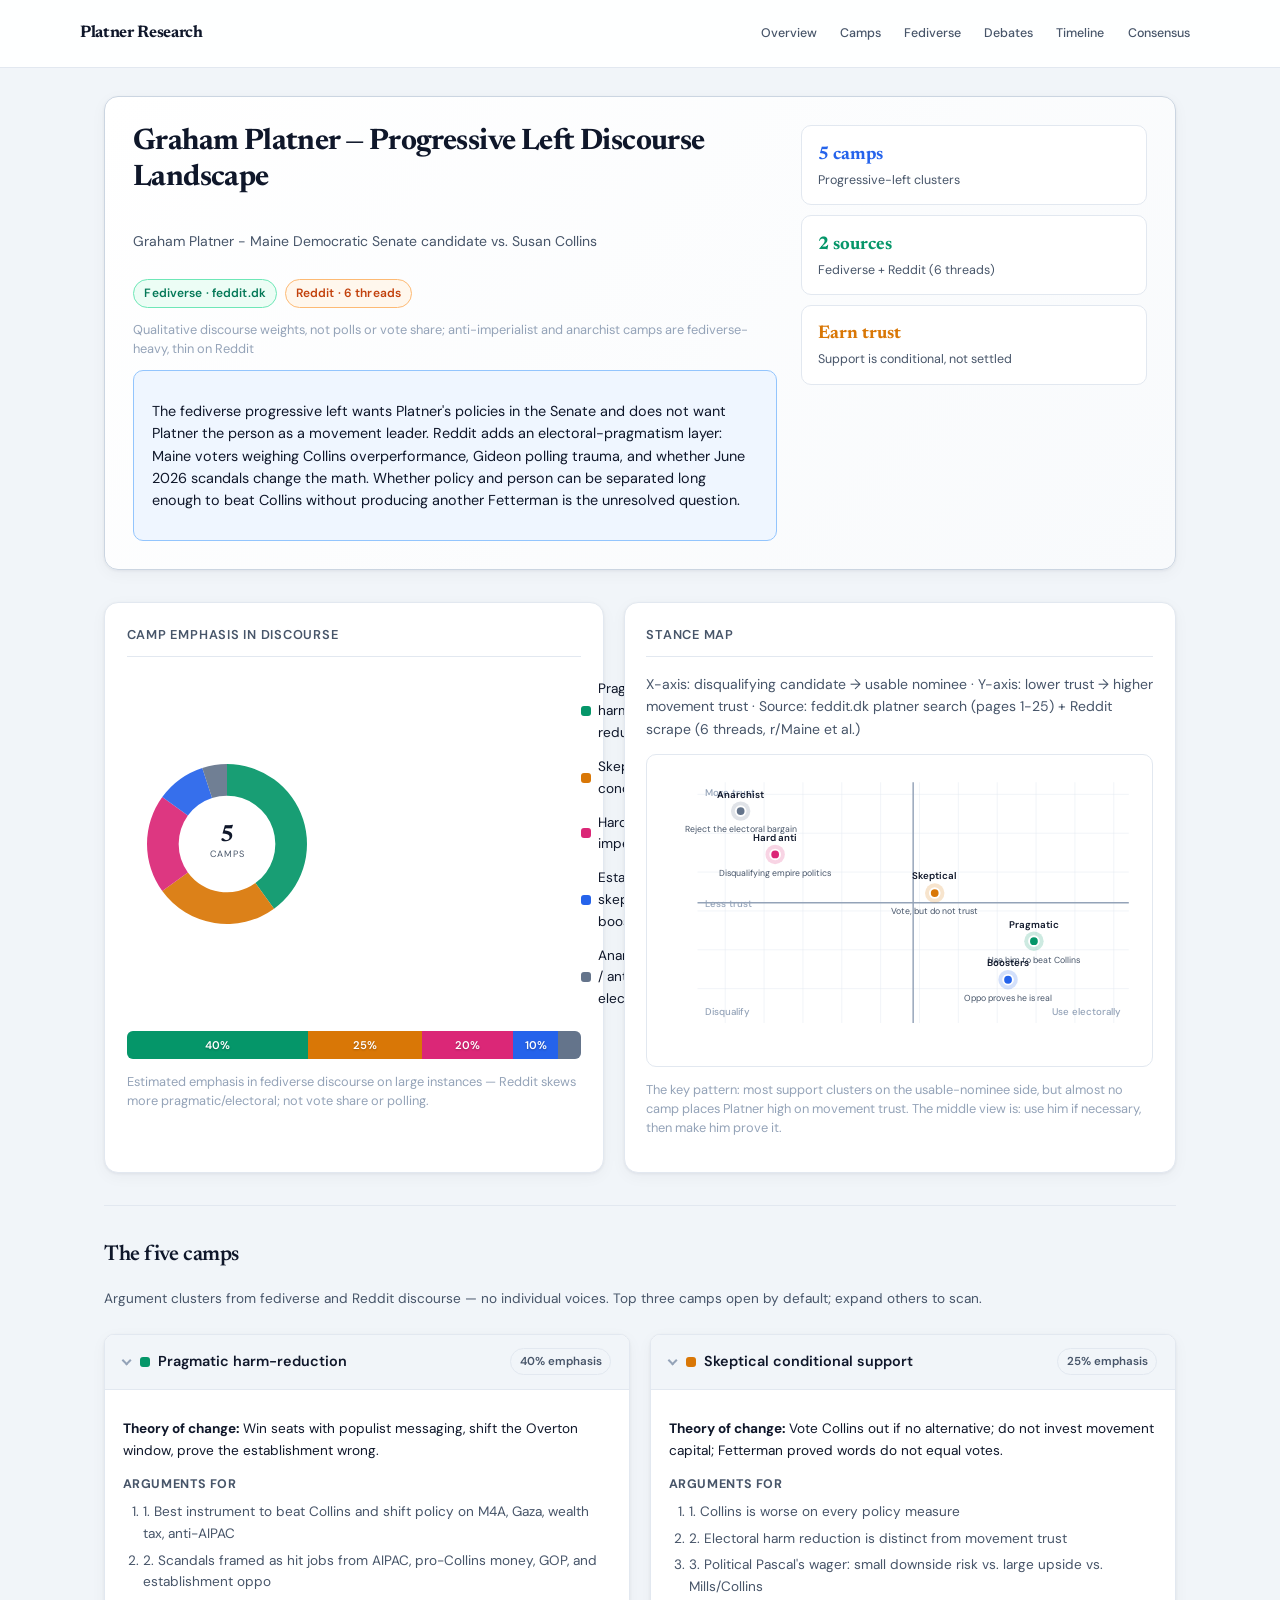
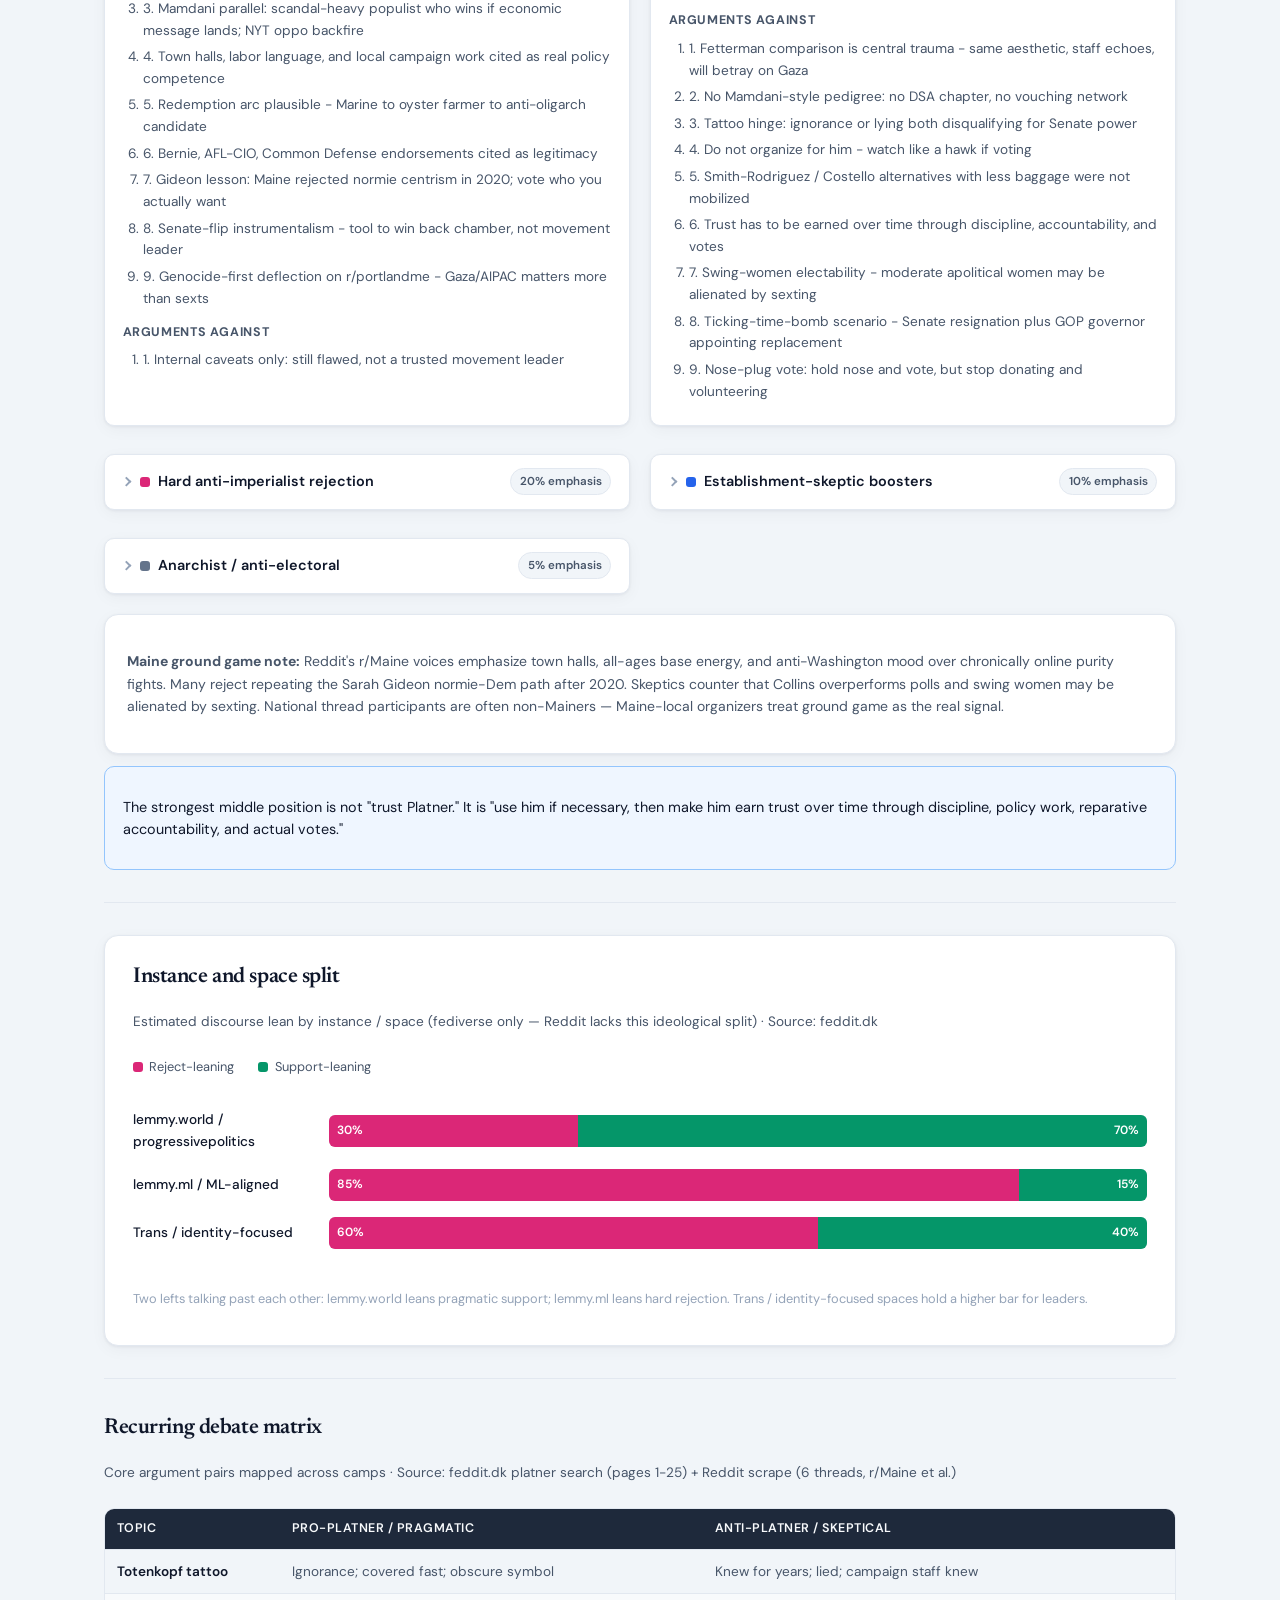
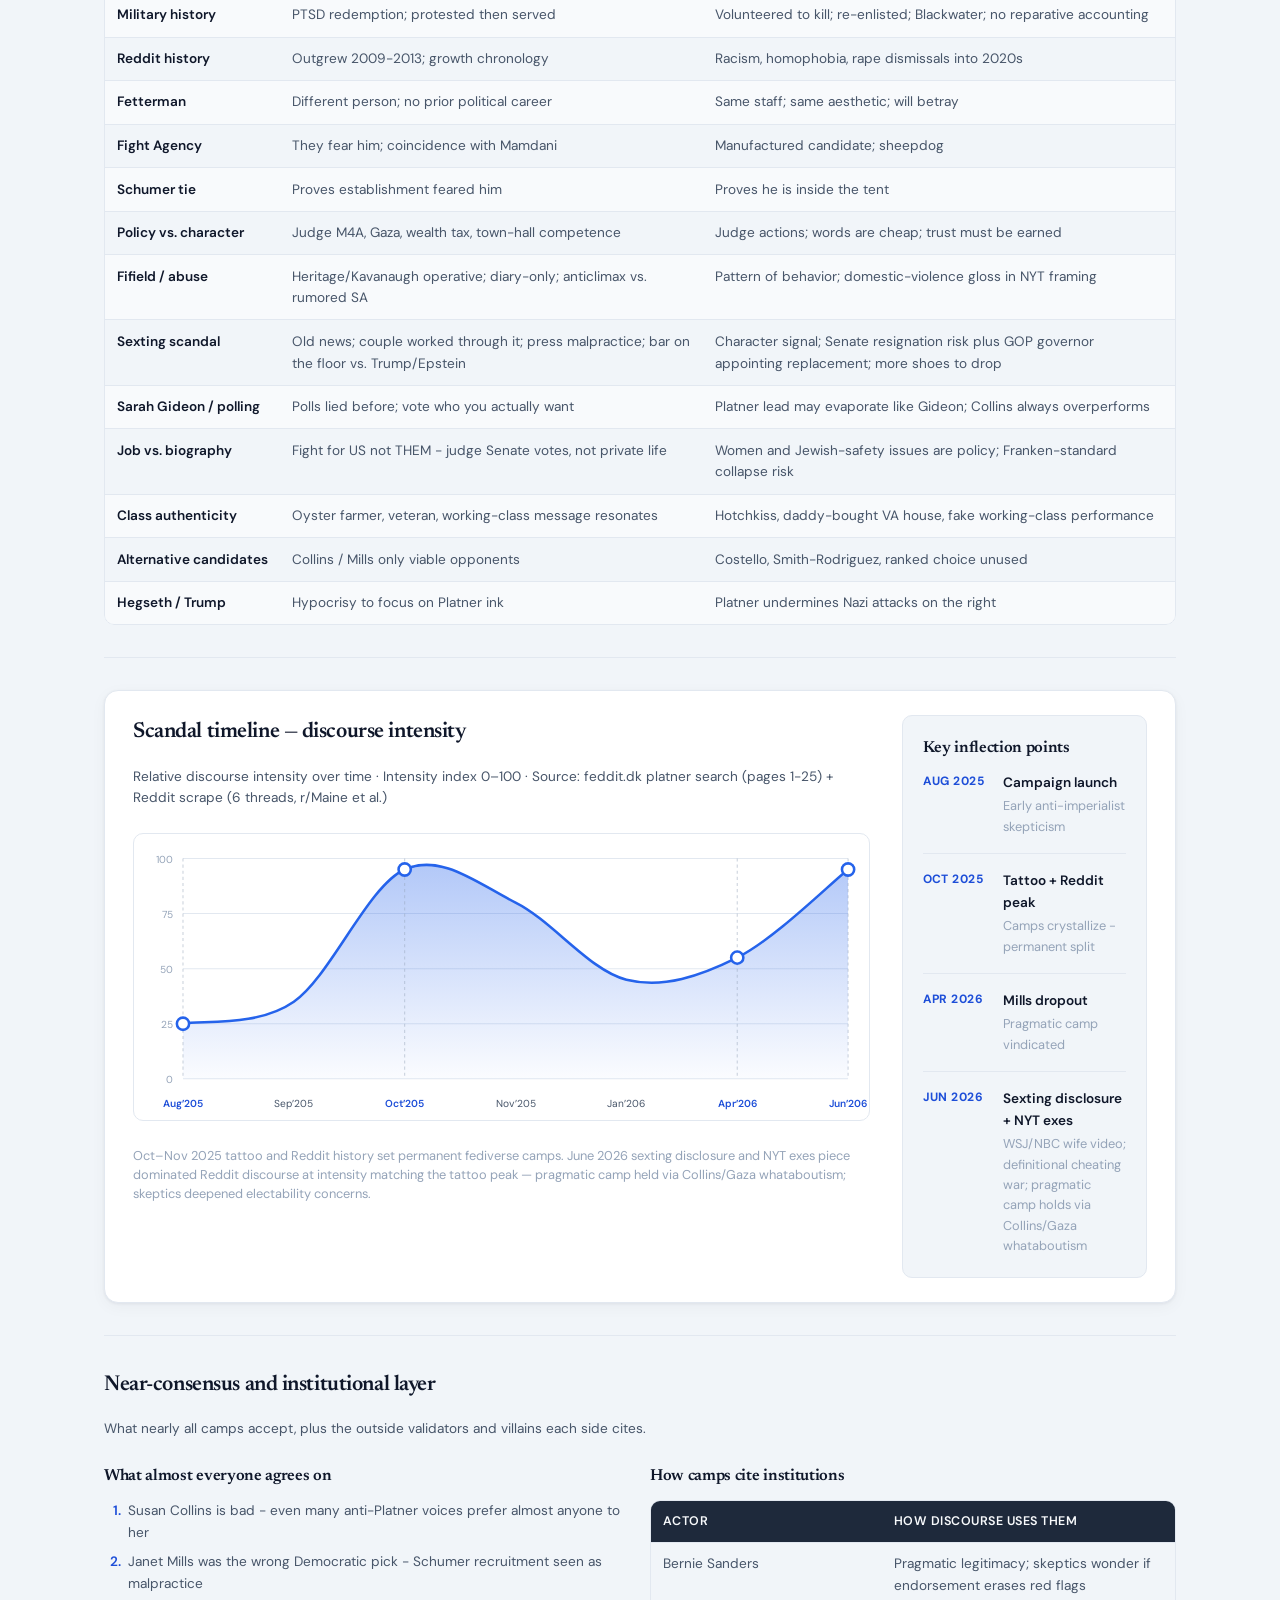
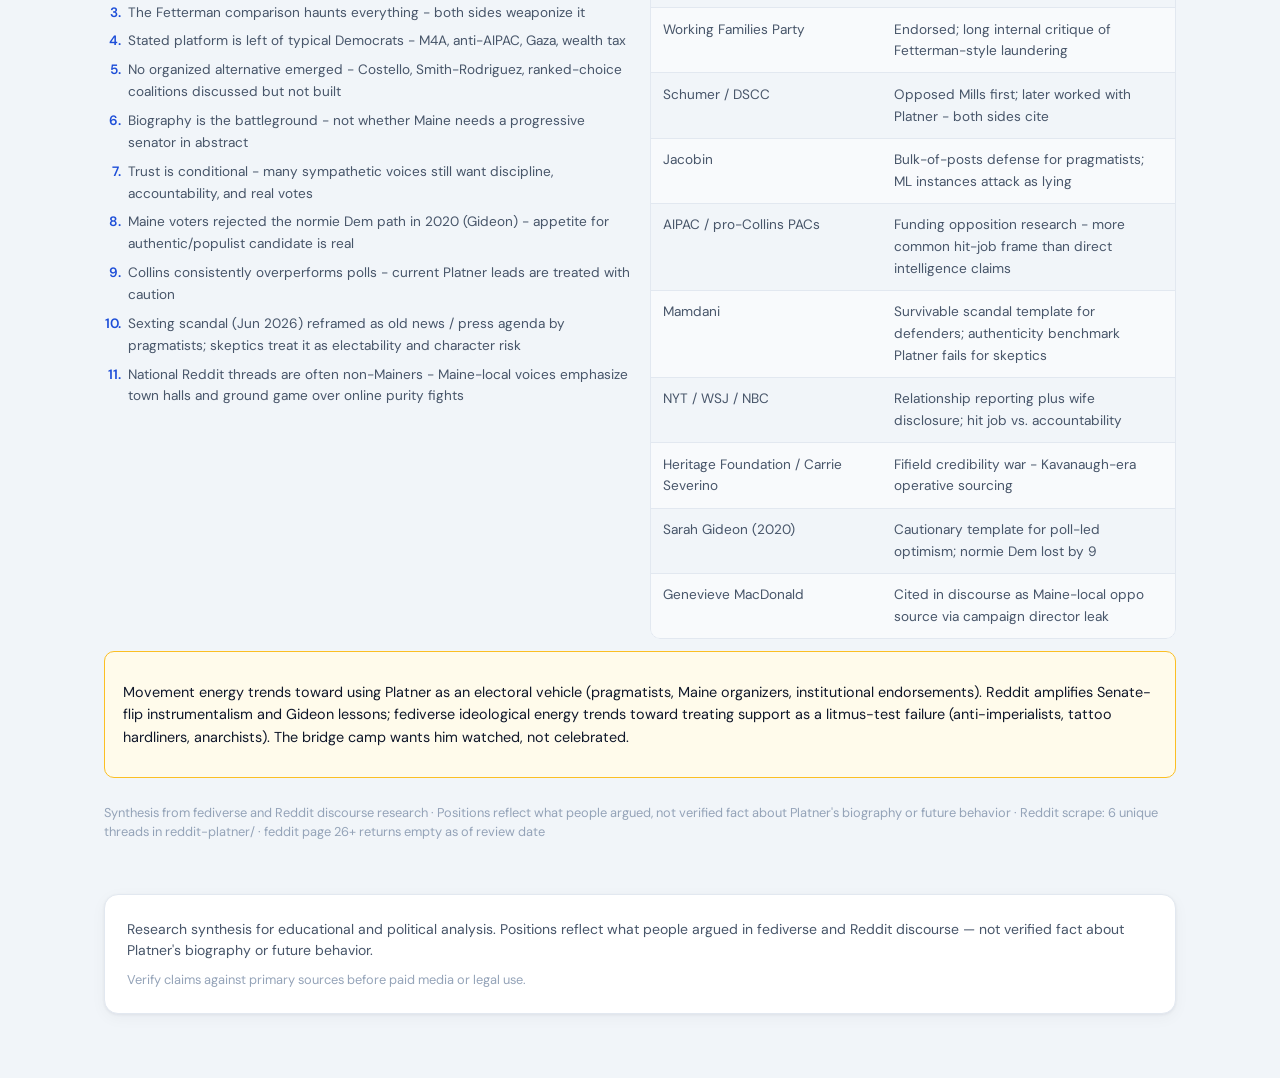
==== commit 06625c06: "Enrich landscape with Reddit discourse and improve site UX. Integrate Maine electoral frames, June 2" ====
--- a/index.html
+++ b/index.html
@@ -3,15 +3,18 @@
 <head>
   <meta charset="UTF-8" />
   <meta name="viewport" content="width=device-width, initial-scale=1.0" />
-  <title>Progressive Left Landscape — Graham Platner</title>
+  <meta name="description" content="Interactive discourse landscape of progressive-left camps, debate axes, and scandal timeline for Graham Platner's Maine Senate race — fediverse and Reddit synthesis." />
+  <title>Progressive Left Discourse Landscape — Graham Platner</title>
   <link rel="preconnect" href="https://fonts.googleapis.com" />
   <link rel="preconnect" href="https://fonts.gstatic.com" crossorigin />
   <link rel="stylesheet" href="/assets/css/site.css" />
 </head>
 <body>
+  <a class="skip-link" href="#overview">Skip to content</a>
   <header class="site-header">
-    <nav>
+    <nav class="site-nav" aria-label="Site">
       <a class="brand" href="/">Platner Research</a>
+      <div id="section-nav" class="section-nav" role="navigation" aria-label="Page sections"></div>
     </nav>
   </header>
   <main id="app"></main>
--- a/assets/css/site.css
+++ b/assets/css/site.css
@@ -34,6 +34,23 @@
   box-sizing: border-box;
 }
 
+html {
+  scroll-behavior: smooth;
+}
+
+@media (prefers-reduced-motion: reduce) {
+  html {
+    scroll-behavior: auto;
+  }
+
+  *,
+  *::before,
+  *::after {
+    animation-duration: 0.01ms !important;
+    transition-duration: 0.01ms !important;
+  }
+}
+
 body {
   margin: 0;
   font-family: var(--font);
@@ -42,6 +59,34 @@
   color: var(--text);
   background: var(--bg);
   -webkit-font-smoothing: antialiased;
+}
+
+.skip-link {
+  position: absolute;
+  top: -100%;
+  left: 1rem;
+  z-index: 200;
+  padding: 0.5rem 0.85rem;
+  background: var(--text);
+  color: #fff;
+  border-radius: var(--radius);
+  font-size: 0.85rem;
+  font-weight: 600;
+}
+
+.skip-link:focus {
+  top: 0.75rem;
+  outline: 2px solid var(--accent);
+  outline-offset: 2px;
+}
+
+:focus-visible {
+  outline: 2px solid var(--accent);
+  outline-offset: 2px;
+}
+
+section[id] {
+  scroll-margin-top: 5.5rem;
 }
 
 a {
@@ -64,11 +109,51 @@
   background: rgba(255, 255, 255, 0.92);
 }
 
-.site-header nav {
+.site-nav {
   max-width: var(--max-width);
   margin: 0 auto;
   display: flex;
   align-items: center;
+  gap: 1rem;
+  min-height: 2.5rem;
+}
+
+.section-nav {
+  display: flex;
+  align-items: center;
+  gap: 0.15rem;
+  margin-left: auto;
+  overflow-x: auto;
+  -webkit-overflow-scrolling: touch;
+  scrollbar-width: none;
+  max-width: min(100%, 52rem);
+}
+
+.section-nav::-webkit-scrollbar {
+  display: none;
+}
+
+.section-nav a {
+  flex-shrink: 0;
+  padding: 0.35rem 0.65rem;
+  font-size: 0.78rem;
+  font-weight: 500;
+  color: var(--text-secondary);
+  border-radius: 999px;
+  text-decoration: none;
+  white-space: nowrap;
+  transition: background 0.12s ease, color 0.12s ease;
+}
+
+.section-nav a:hover {
+  background: var(--bg);
+  color: var(--text);
+  text-decoration: none;
+}
+
+.section-nav a:focus-visible {
+  background: var(--accent-muted);
+  color: var(--accent);
 }
 
 .site-header .brand {
@@ -135,6 +220,19 @@
     flex-direction: column;
     align-items: center;
   }
+
+  .site-nav {
+    flex-wrap: wrap;
+    align-items: flex-start;
+    padding-bottom: 0.25rem;
+  }
+
+  .section-nav {
+    order: 3;
+    width: 100%;
+    margin-left: 0;
+    padding-bottom: 0.15rem;
+  }
 }
 
 h1, h2, h3 {
@@ -211,6 +309,39 @@
   border-color: var(--border-strong);
 }
 
+.source-badges {
+  display: flex;
+  flex-wrap: wrap;
+  gap: 0.45rem;
+}
+
+.badge {
+  display: inline-flex;
+  align-items: center;
+  padding: 0.25rem 0.65rem;
+  border-radius: 999px;
+  font-size: 0.75rem;
+  font-weight: 600;
+  letter-spacing: 0.01em;
+  border: 1px solid;
+}
+
+.badge-fediverse {
+  background: #ecfdf5;
+  border-color: #6ee7b7;
+  color: #047857;
+}
+
+.badge-reddit {
+  background: #fff7ed;
+  border-color: #fdba74;
+  color: #c2410c;
+}
+
+.hero-note {
+  margin: 0;
+}
+
 .callout {
   border-radius: var(--radius);
   padding: 0.9rem 1.1rem;
@@ -230,9 +361,15 @@
 }
 
 .stat-grid {
-  display: flex;
-  flex-direction: column;
+  display: grid;
+  grid-template-columns: 1fr;
   gap: 0.6rem;
+}
+
+@media (min-width: 520px) and (max-width: 860px) {
+  .stat-grid {
+    grid-template-columns: repeat(3, 1fr);
+  }
 }
 
 .stat {
@@ -645,6 +782,23 @@
   display: none;
 }
 
+.camp-details summary::before {
+  content: "";
+  width: 0.45rem;
+  height: 0.45rem;
+  border-right: 2px solid var(--text-tertiary);
+  border-bottom: 2px solid var(--text-tertiary);
+  transform: rotate(-45deg);
+  flex-shrink: 0;
+  margin-right: 0.15rem;
+  transition: transform 0.15s ease;
+}
+
+.camp-details[open] summary::before {
+  transform: rotate(45deg);
+  margin-top: -0.15rem;
+}
+
 .camp-details summary::after {
   content: attr(data-emphasis);
   margin-left: auto;
@@ -726,9 +880,36 @@
   background: #f8fafc;
 }
 
+.data-table .topic-cell {
+  font-weight: 600;
+  color: var(--text);
+  min-width: 9.5rem;
+  white-space: nowrap;
+}
+
+.data-table td:not(.topic-cell) {
+  color: var(--text-secondary);
+  min-width: 14rem;
+}
+
 .table-wrap {
   overflow-x: auto;
   border-radius: var(--radius);
+  -webkit-overflow-scrolling: touch;
+}
+
+@media (max-width: 720px) {
+  .data-table .topic-cell {
+    position: sticky;
+    left: 0;
+    z-index: 1;
+    background: var(--surface);
+    box-shadow: 2px 0 4px rgba(15, 23, 42, 0.06);
+  }
+
+  .data-table tr:nth-child(even) .topic-cell {
+    background: #f8fafc;
+  }
 }
 
 .consensus-list {
@@ -747,3 +928,23 @@
   color: var(--accent);
   font-weight: 600;
 }
+
+.site-footer {
+  margin-top: 0.5rem;
+  padding: 1.5rem 1.35rem;
+  background: var(--surface);
+  border: 1px solid var(--border);
+  border-radius: var(--radius-lg);
+  box-shadow: var(--shadow);
+}
+
+.site-footer-disclaimer {
+  margin: 0 0 0.5rem;
+  font-size: 0.875rem;
+  color: var(--text-secondary);
+  line-height: 1.55;
+}
+
+.site-footer .tertiary {
+  margin: 0;
+}
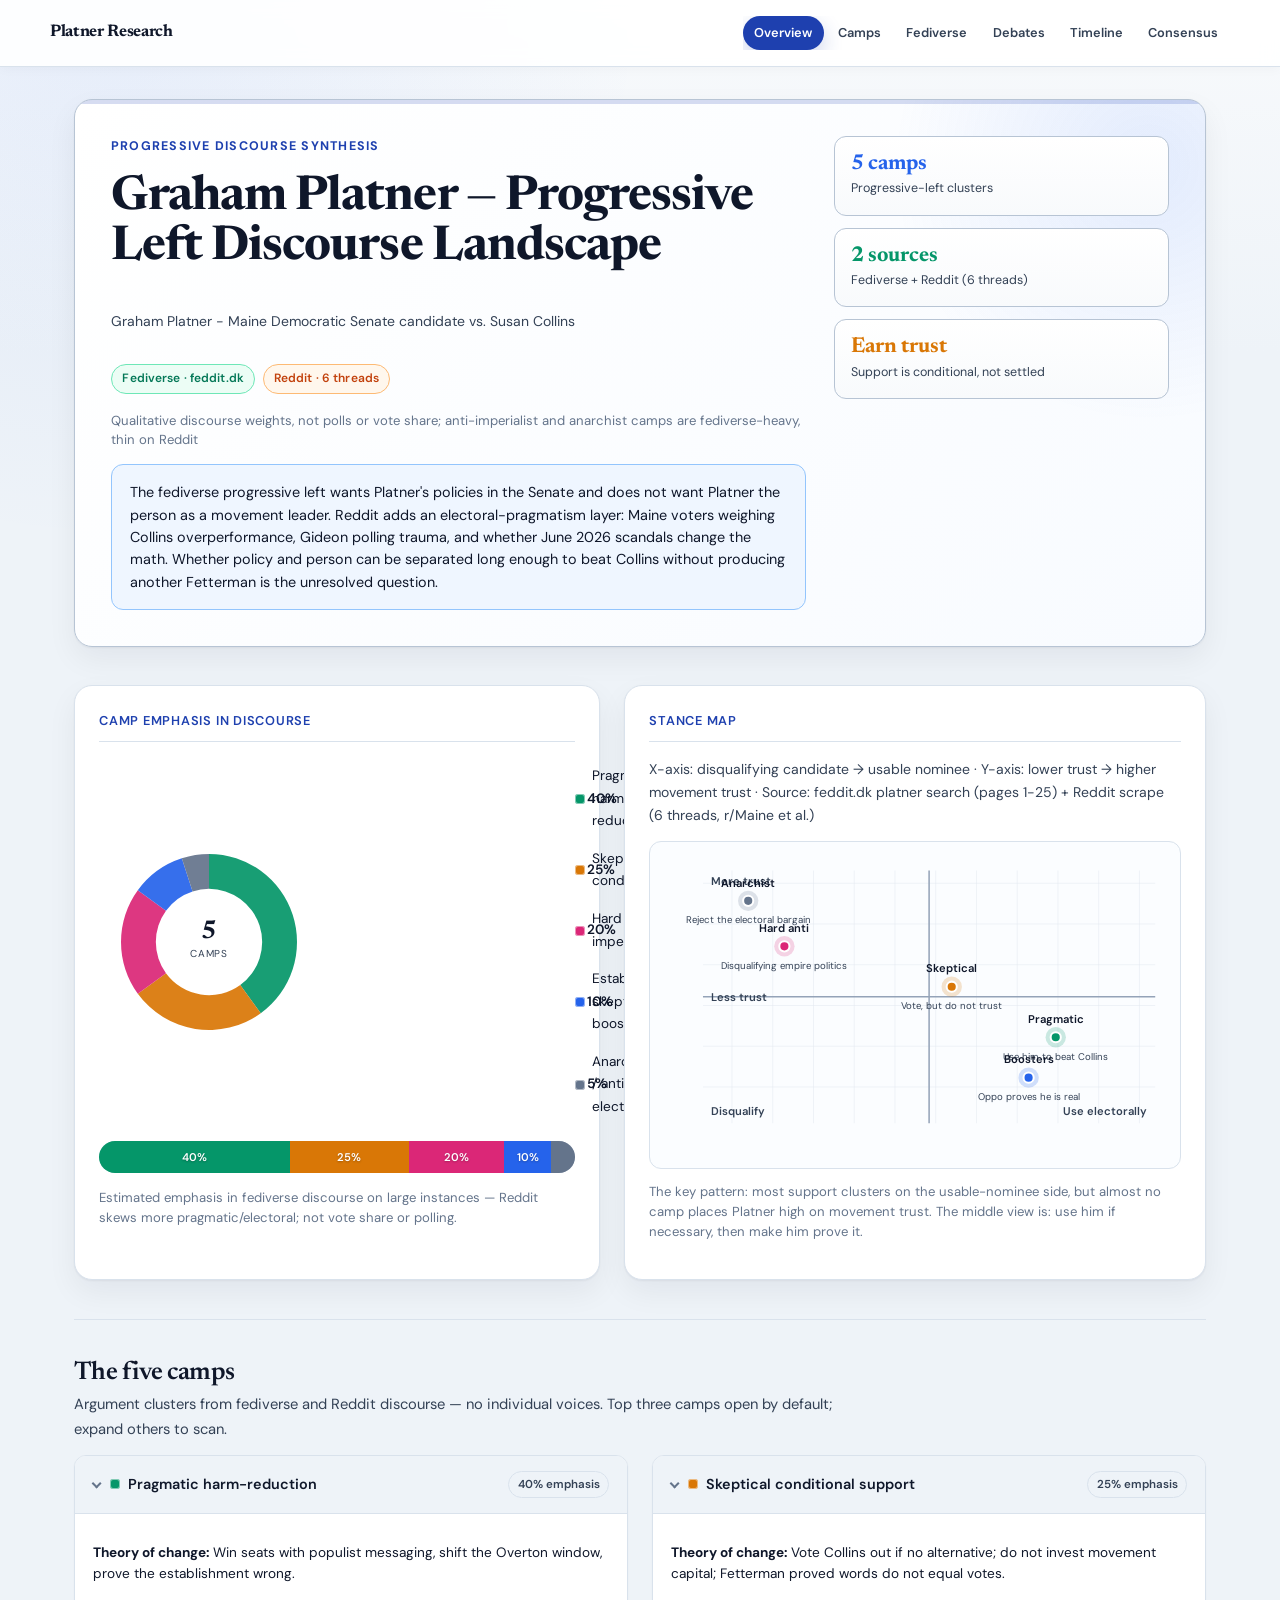
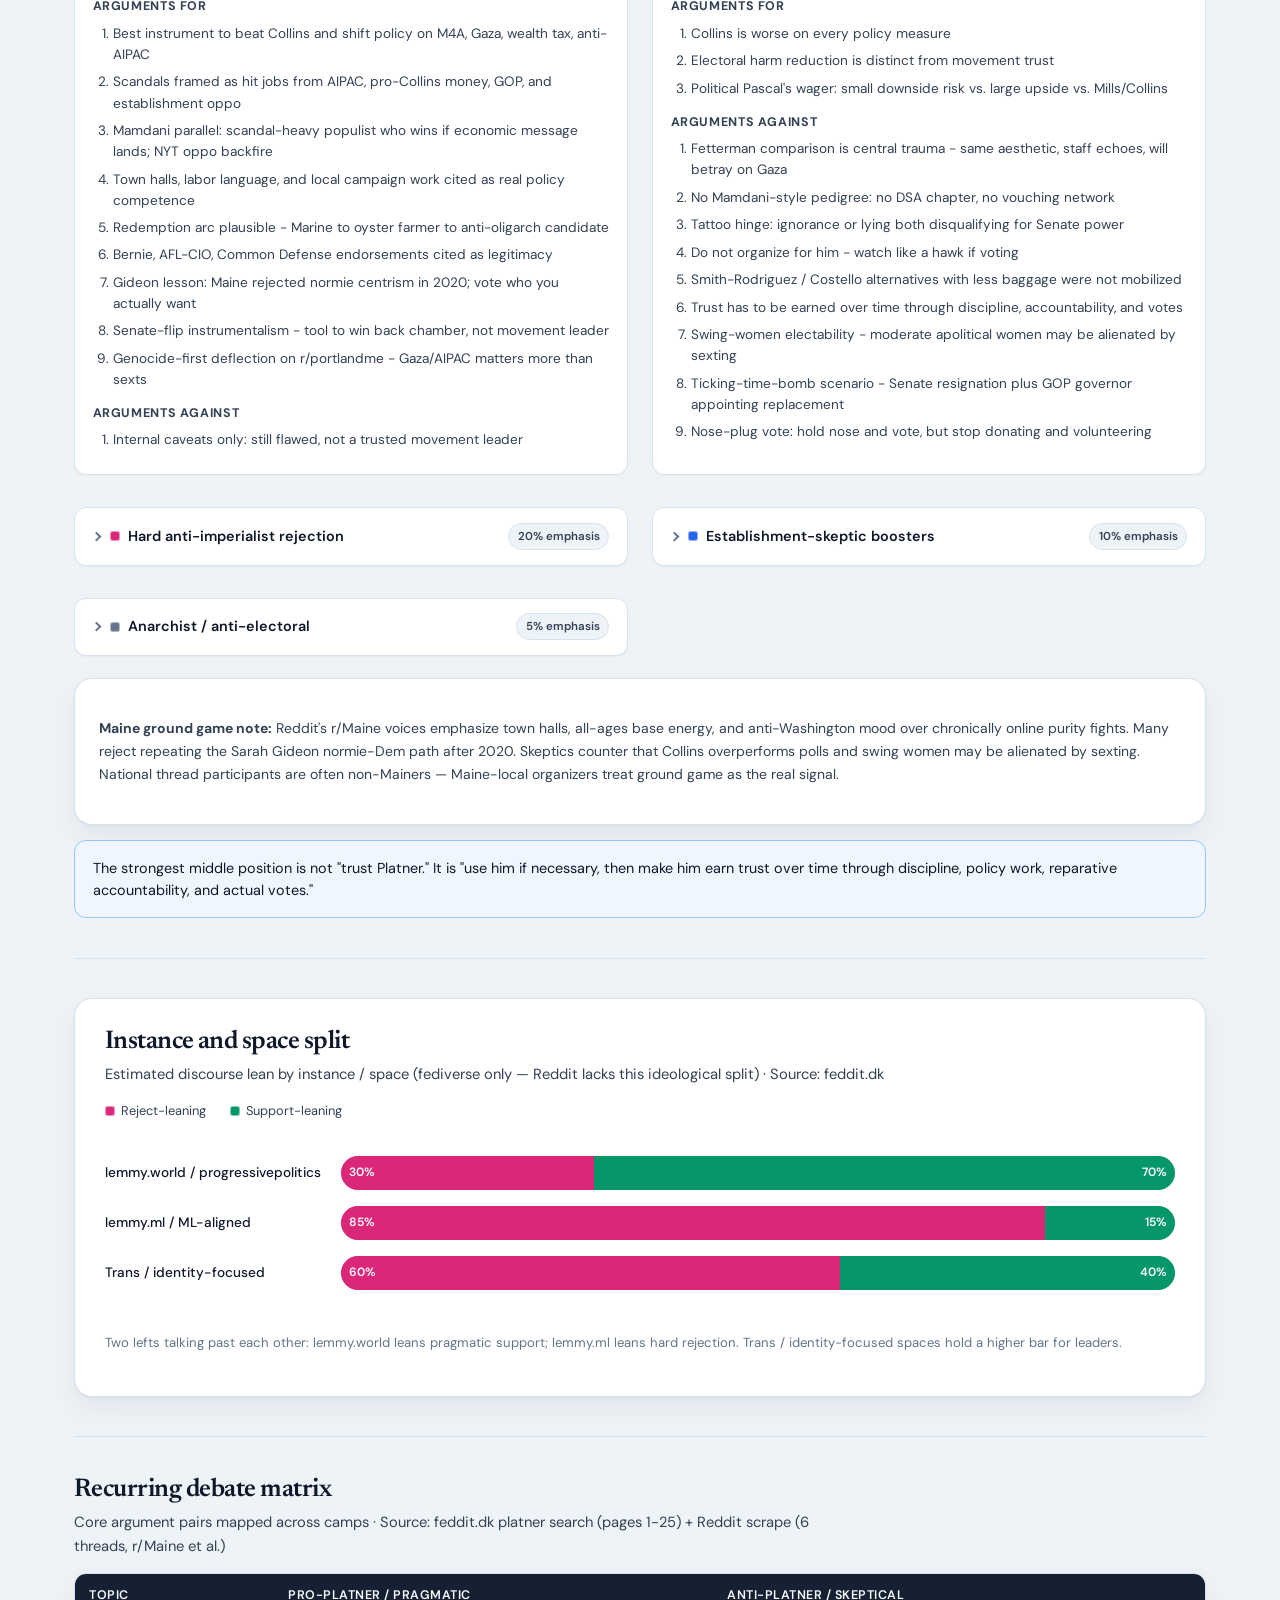
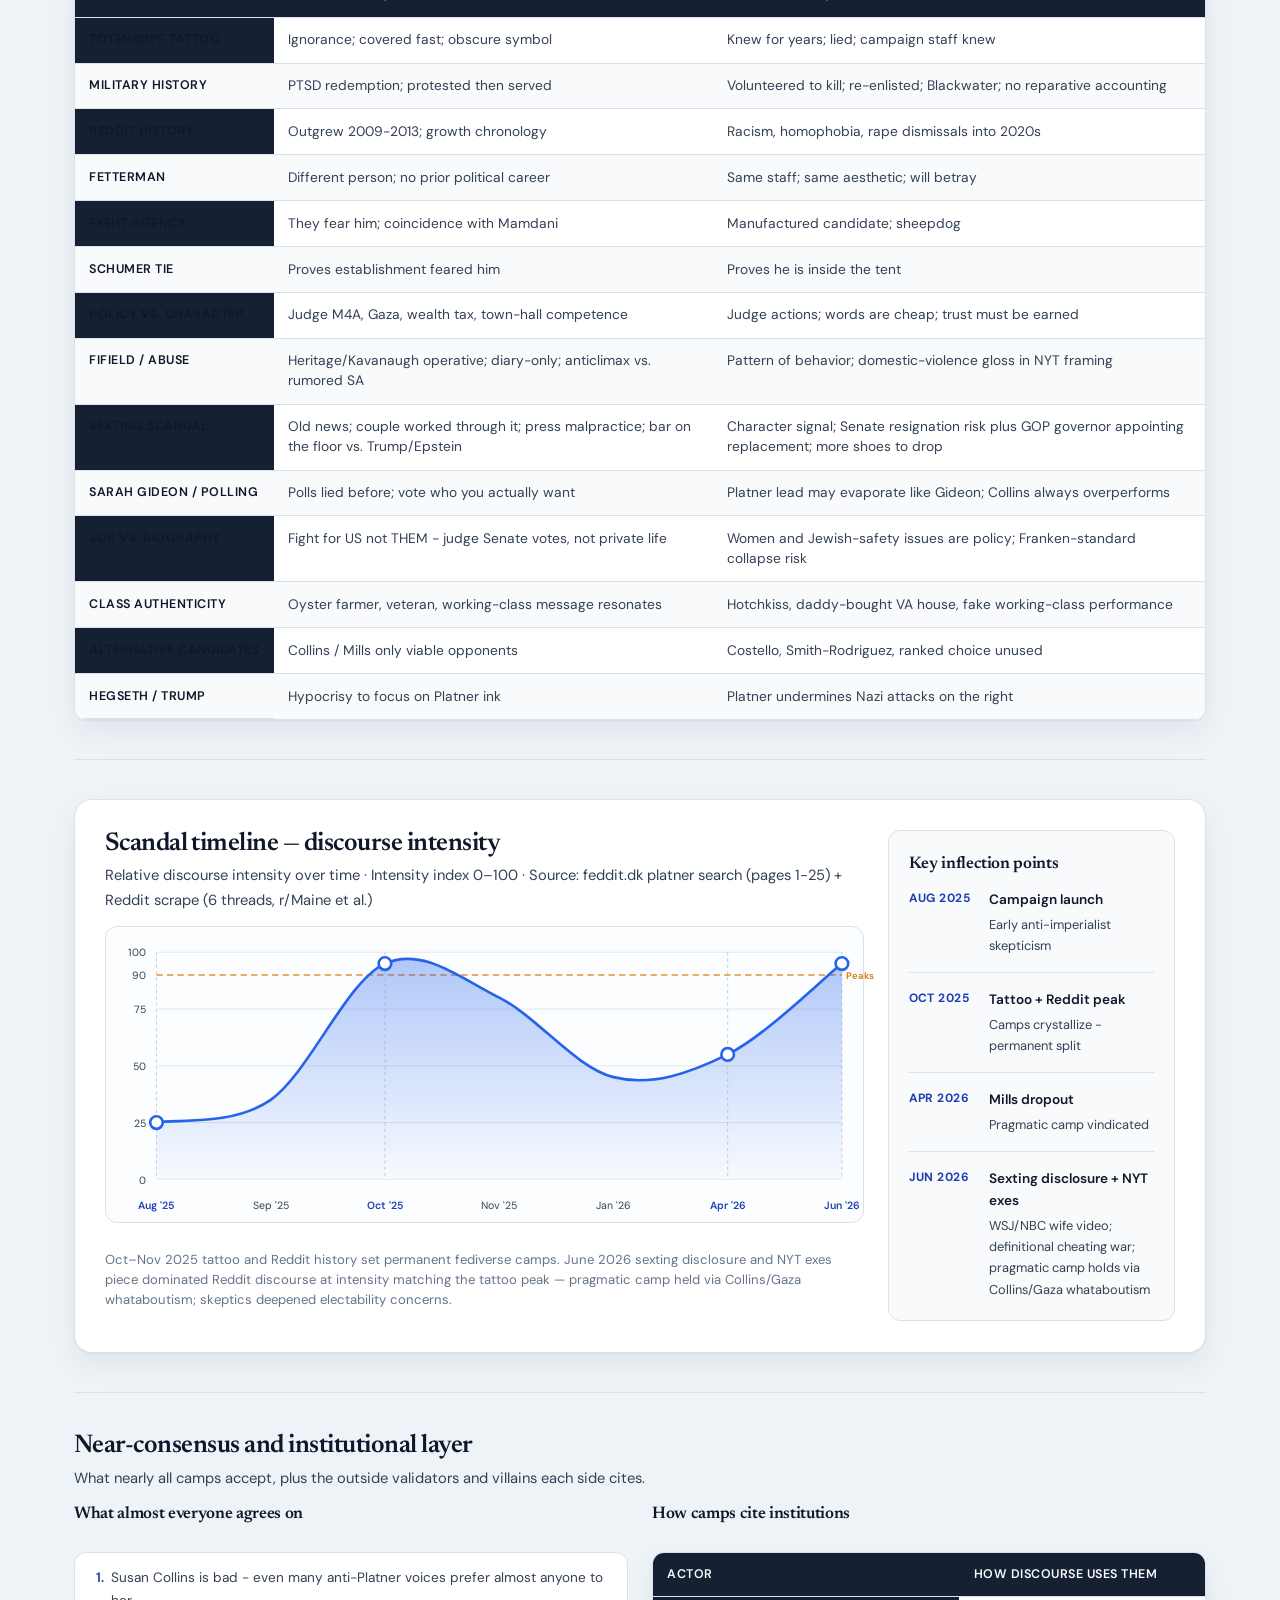
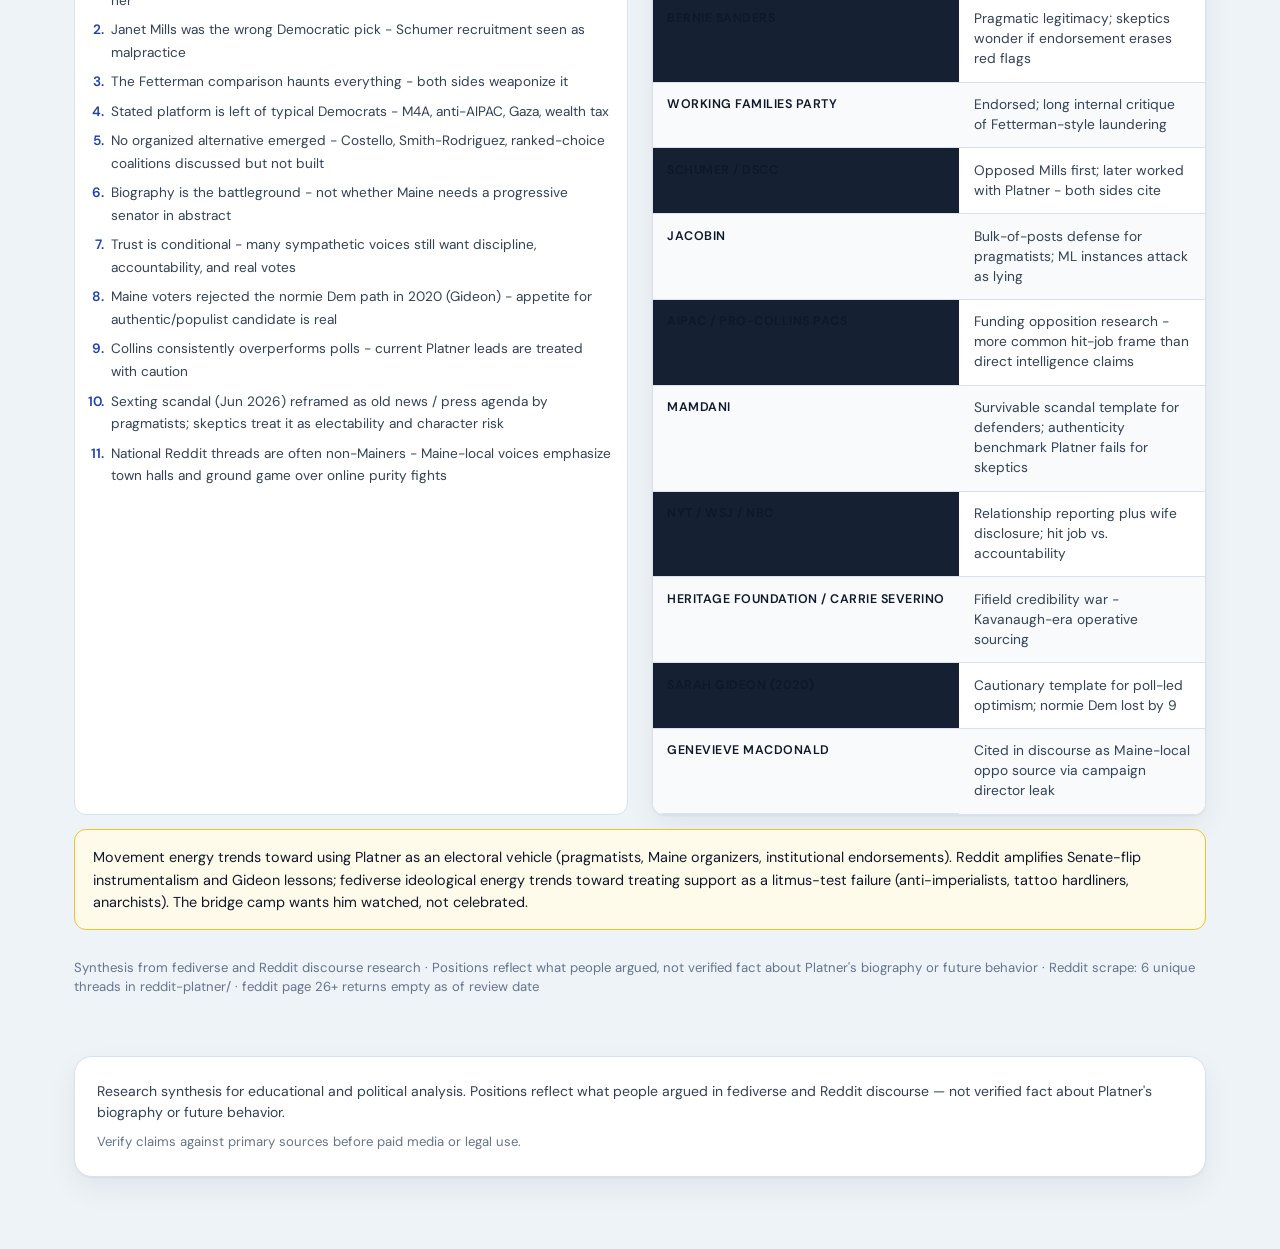
==== commit 4422468b: "Polish discourse landscape UI with clearer hierarchy, navigation, and accessibility. Co-authored-by:" ====
--- a/index.html
+++ b/index.html
@@ -5,6 +5,7 @@
   <meta name="viewport" content="width=device-width, initial-scale=1.0" />
   <meta name="description" content="Interactive discourse landscape of progressive-left camps, debate axes, and scandal timeline for Graham Platner's Maine Senate race — fediverse and Reddit synthesis." />
   <title>Progressive Left Discourse Landscape — Graham Platner</title>
+  <link rel="icon" href="data:image/svg+xml,%3Csvg xmlns='http://www.w3.org/2000/svg' viewBox='0 0 64 64'%3E%3Crect width='64' height='64' rx='16' fill='%231e40af'/%3E%3Ctext x='32' y='40' text-anchor='middle' font-family='Arial,sans-serif' font-size='30' font-weight='700' fill='white'%3EP%3C/text%3E%3C/svg%3E" />
   <link rel="preconnect" href="https://fonts.googleapis.com" />
   <link rel="preconnect" href="https://fonts.gstatic.com" crossorigin />
   <link rel="stylesheet" href="/assets/css/site.css" />
--- a/assets/css/site.css
+++ b/assets/css/site.css
@@ -1,14 +1,14 @@
 @import url("https://fonts.googleapis.com/css2?family=DM+Sans:ital,opsz,wght@0,9..40,400;0,9..40,500;0,9..40,600;0,9..40,700&family=Newsreader:ital,opsz,wght@0,6..72,400;0,6..72,600;0,6..72,700&display=swap");
 
 :root {
-  --bg: #f1f5f9;
+  --bg: #eef3f8;
   --surface: #ffffff;
   --text: #0f172a;
-  --text-secondary: #475569;
-  --text-tertiary: #94a3b8;
-  --border: #e2e8f0;
-  --border-strong: #cbd5e1;
-  --accent: #1d4ed8;
+  --text-secondary: #334155;
+  --text-tertiary: #64748b;
+  --border: #d9e2ec;
+  --border-strong: #b7c4d4;
+  --accent: #1e40af;
   --accent-muted: #dbeafe;
   --warning-bg: #fffbeb;
   --warning-border: #fbbf24;
@@ -19,13 +19,13 @@
   --pink: #db2777;
   --blue: #2563eb;
   --gray: #64748b;
-  --max-width: 1120px;
-  --radius: 10px;
-  --radius-lg: 14px;
+  --max-width: 1180px;
+  --radius: 12px;
+  --radius-lg: 18px;
   --font: "DM Sans", system-ui, -apple-system, sans-serif;
   --font-display: "Newsreader", Georgia, serif;
-  --shadow: 0 1px 3px rgba(15, 23, 42, 0.06), 0 4px 16px rgba(15, 23, 42, 0.04);
-  --shadow-lg: 0 4px 24px rgba(15, 23, 42, 0.08);
+  --shadow: 0 1px 2px rgba(15, 23, 42, 0.05), 0 12px 30px rgba(15, 23, 42, 0.06);
+  --shadow-lg: 0 18px 45px rgba(15, 23, 42, 0.14);
 }
 
 *,
@@ -54,11 +54,25 @@
 body {
   margin: 0;
   font-family: var(--font);
-  font-size: 15px;
-  line-height: 1.6;
+  font-size: 16px;
+  line-height: 1.65;
   color: var(--text);
-  background: var(--bg);
+  background:
+    radial-gradient(circle at 8% 0%, rgba(37, 99, 235, 0.08), transparent 34rem),
+    linear-gradient(180deg, #f8fafc 0%, var(--bg) 22rem);
   -webkit-font-smoothing: antialiased;
+}
+
+.sr-only {
+  position: absolute;
+  width: 1px;
+  height: 1px;
+  padding: 0;
+  margin: -1px;
+  overflow: hidden;
+  clip: rect(0, 0, 0, 0);
+  white-space: nowrap;
+  border: 0;
 }
 
 .skip-link {
@@ -101,12 +115,13 @@
 .site-header {
   background: var(--surface);
   border-bottom: 1px solid var(--border);
-  padding: 0.85rem 1.5rem;
+  padding: 0.8rem 1.5rem;
   position: sticky;
   top: 0;
   z-index: 100;
   backdrop-filter: blur(8px);
-  background: rgba(255, 255, 255, 0.92);
+  background: rgba(255, 255, 255, 0.9);
+  box-shadow: 0 1px 12px rgba(15, 23, 42, 0.04);
 }
 
 .site-nav {
@@ -135,14 +150,14 @@
 
 .section-nav a {
   flex-shrink: 0;
-  padding: 0.35rem 0.65rem;
-  font-size: 0.78rem;
-  font-weight: 500;
+  padding: 0.42rem 0.72rem;
+  font-size: 0.8rem;
+  font-weight: 600;
   color: var(--text-secondary);
   border-radius: 999px;
   text-decoration: none;
   white-space: nowrap;
-  transition: background 0.12s ease, color 0.12s ease;
+  transition: background 0.12s ease, color 0.12s ease, box-shadow 0.12s ease;
 }
 
 .section-nav a:hover {
@@ -154,6 +169,13 @@
 .section-nav a:focus-visible {
   background: var(--accent-muted);
   color: var(--accent);
+}
+
+.section-nav a.is-active,
+.section-nav a[aria-current="page"] {
+  background: var(--accent);
+  color: #fff;
+  box-shadow: 0 8px 20px rgba(30, 64, 175, 0.22);
 }
 
 .site-header .brand {
@@ -167,44 +189,44 @@
 main {
   max-width: var(--max-width);
   margin: 0 auto;
-  padding: 1.75rem 1.5rem 4rem;
+  padding: 2rem 1.5rem 4.5rem;
 }
 
 .stack {
   display: flex;
   flex-direction: column;
-  gap: 2rem;
+  gap: 2.35rem;
 }
 
 .stack-sm {
   display: flex;
   flex-direction: column;
-  gap: 0.75rem;
+  gap: 0.9rem;
 }
 
 .grid-2 {
   display: grid;
   grid-template-columns: 1fr 1fr;
-  gap: 1.25rem;
+  gap: 1.5rem;
 }
 
 .grid-hero {
   display: grid;
-  grid-template-columns: 1.3fr 0.7fr;
-  gap: 1.5rem;
+  grid-template-columns: 1.35fr 0.65fr;
+  gap: 1.75rem;
   align-items: start;
 }
 
 .grid-split {
   display: grid;
   grid-template-columns: 0.95fr 1.05fr;
-  gap: 1.25rem;
+  gap: 1.5rem;
 }
 
 .grid-timeline {
   display: grid;
-  grid-template-columns: 1.5fr 0.5fr;
-  gap: 2rem;
+  grid-template-columns: 1.45fr 0.55fr;
+  gap: 1.5rem;
   align-items: start;
 }
 
@@ -233,6 +255,10 @@
     margin-left: 0;
     padding-bottom: 0.15rem;
   }
+
+  main {
+    padding: 1.25rem 1rem 3rem;
+  }
 }
 
 h1, h2, h3 {
@@ -241,28 +267,42 @@
 }
 
 h1 {
-  font-size: 1.85rem;
+  font-size: clamp(2rem, 4vw, 3rem);
   font-weight: 700;
   margin: 0 0 0.5rem;
-  line-height: 1.2;
+  line-height: 1.05;
 }
 
 h2 {
-  font-size: 1.35rem;
+  font-size: clamp(1.45rem, 2vw, 1.85rem);
   font-weight: 600;
   margin: 0 0 0.25rem;
+  line-height: 1.15;
 }
 
 h3 {
-  font-size: 1rem;
+  font-size: 1.05rem;
   font-weight: 600;
   margin: 0 0 0.65rem;
 }
 
+.eyebrow {
+  margin: 0 0 0.15rem;
+  color: var(--accent);
+  font-size: 0.78rem;
+  font-weight: 700;
+  letter-spacing: 0.1em;
+  text-transform: uppercase;
+}
+
+.section-heading {
+  max-width: 780px;
+}
+
 .section-caption {
-  font-size: 0.85rem;
+  font-size: 0.92rem;
   color: var(--text-secondary);
-  margin: 0 0 0.75rem;
+  margin: 0;
 }
 
 .muted {
@@ -272,7 +312,7 @@
 
 .tertiary {
   color: var(--text-tertiary);
-  font-size: 0.8rem;
+  font-size: 0.82rem;
   line-height: 1.5;
 }
 
@@ -280,16 +320,16 @@
   background: var(--surface);
   border: 1px solid var(--border);
   border-radius: var(--radius-lg);
-  padding: 1.35rem;
+  padding: 1.5rem;
   box-shadow: var(--shadow);
 }
 
 .card-lg {
-  padding: 1.75rem;
+  padding: clamp(1.5rem, 3vw, 2.25rem);
 }
 
 .card-chart {
-  padding: 1.5rem 1.75rem;
+  padding: clamp(1.35rem, 2.5vw, 1.85rem);
 }
 
 .card-header {
@@ -298,21 +338,38 @@
   font-size: 0.8rem;
   text-transform: uppercase;
   letter-spacing: 0.06em;
-  color: var(--text-secondary);
+  color: var(--accent);
   margin-bottom: 1rem;
   padding-bottom: 0.65rem;
   border-bottom: 1px solid var(--border);
 }
 
 .hero {
-  background: linear-gradient(135deg, #ffffff 0%, #f8fafc 100%);
+  position: relative;
+  overflow: hidden;
+  background:
+    radial-gradient(circle at 95% 12%, rgba(37, 99, 235, 0.11), transparent 16rem),
+    linear-gradient(135deg, #ffffff 0%, #f8fbff 100%);
   border-color: var(--border-strong);
+}
+
+.hero::before {
+  content: "";
+  position: absolute;
+  inset: 0;
+  pointer-events: none;
+  border-top: 4px solid rgba(30, 64, 175, 0.18);
+}
+
+.hero > * {
+  position: relative;
 }
 
 .source-badges {
   display: flex;
   flex-wrap: wrap;
   gap: 0.45rem;
+  margin: 0.15rem 0;
 }
 
 .badge {
@@ -344,12 +401,16 @@
 
 .callout {
   border-radius: var(--radius);
-  padding: 0.9rem 1.1rem;
+  padding: 1rem 1.15rem;
   font-size: 0.9rem;
   border: 1px solid;
   line-height: 1.55;
 }
 
+.callout p {
+  margin: 0;
+}
+
 .callout-info {
   background: var(--info-bg);
   border-color: var(--info-border);
@@ -363,7 +424,7 @@
 .stat-grid {
   display: grid;
   grid-template-columns: 1fr;
-  gap: 0.6rem;
+  gap: 0.75rem;
 }
 
 @media (min-width: 520px) and (max-width: 860px) {
@@ -373,21 +434,23 @@
 }
 
 .stat {
-  border: 1px solid var(--border);
+  border: 1px solid var(--border-strong);
   border-radius: var(--radius);
-  padding: 0.85rem 1rem;
-  background: var(--surface);
-  transition: box-shadow 0.15s ease;
+  padding: 1rem;
+  background: linear-gradient(180deg, #fff 0%, #f8fafc 100%);
+  transition: transform 0.15s ease, box-shadow 0.15s ease;
 }
 
 .stat:hover {
+  transform: translateY(-1px);
   box-shadow: var(--shadow);
 }
 
 .stat-value {
   font-family: var(--font-display);
   font-weight: 700;
-  font-size: 1.15rem;
+  font-size: 1.35rem;
+  line-height: 1.1;
 }
 
 .stat-label {
@@ -403,7 +466,7 @@
 .divider {
   border: none;
   border-top: 1px solid var(--border);
-  margin: 0;
+  margin: 0.1rem 0;
 }
 
 .swatch {
@@ -412,6 +475,7 @@
   height: 10px;
   border-radius: 3px;
   flex-shrink: 0;
+  box-shadow: inset 0 0 0 1px rgba(255, 255, 255, 0.5);
 }
 
 /* ── Charts ── */
@@ -425,6 +489,7 @@
   display: block;
   width: 100%;
   height: auto;
+  overflow: visible;
 }
 
 .chart-tooltip {
@@ -440,6 +505,8 @@
   white-space: nowrap;
   z-index: 10;
   box-shadow: var(--shadow-lg);
+  max-width: min(18rem, calc(100vw - 2rem));
+  white-space: normal;
 }
 
 .chart-tooltip .tooltip-sub {
@@ -455,12 +522,12 @@
 .donut-layout {
   display: flex;
   align-items: center;
-  gap: 1.5rem;
+  gap: 1.75rem;
   margin-bottom: 1rem;
 }
 
 .chart-donut svg {
-  max-width: 200px;
+  max-width: 220px;
   flex-shrink: 0;
 }
 
@@ -498,7 +565,8 @@
   justify-content: space-between;
   align-items: center;
   font-size: 0.85rem;
-  padding: 0.35rem 0;
+  gap: 0.75rem;
+  padding: 0.45rem 0;
   border-bottom: 1px solid var(--border);
 }
 
@@ -510,6 +578,7 @@
   display: flex;
   align-items: center;
   gap: 0.45rem;
+  min-width: 0;
 }
 
 .legend-value {
@@ -520,13 +589,13 @@
 
 /* Stacked bar */
 .chart-stacked-bar {
-  margin: 0.75rem 0;
+  margin: 0.9rem 0;
 }
 
 .stacked-bar-track {
   display: flex;
-  height: 28px;
-  border-radius: 6px;
+  height: 32px;
+  border-radius: 999px;
   overflow: hidden;
   background: var(--border);
 }
@@ -556,6 +625,7 @@
 
 .diverging-legend {
   display: flex;
+  flex-wrap: wrap;
   gap: 1.5rem;
   font-size: 0.8rem;
   color: var(--text-secondary);
@@ -570,7 +640,7 @@
 
 .diverging-row {
   display: grid;
-  grid-template-columns: 180px 1fr;
+  grid-template-columns: minmax(180px, 220px) 1fr;
   gap: 1rem;
   align-items: center;
 }
@@ -590,10 +660,11 @@
 
 .diverging-bar {
   display: flex;
-  height: 32px;
-  border-radius: 6px;
+  height: 34px;
+  border-radius: 999px;
   overflow: hidden;
   background: var(--border);
+  box-shadow: inset 0 0 0 1px rgba(15, 23, 42, 0.08);
 }
 
 .diverging-reject,
@@ -632,26 +703,26 @@
 .chart-scatter svg {
   border: 1px solid var(--border);
   border-radius: var(--radius);
-  background: var(--surface);
+  background: #fbfdff;
 }
 
 .scatter-axis-label {
   font-family: var(--font);
-  font-size: 10px;
-  fill: var(--text-tertiary);
-  font-weight: 500;
+  font-size: 11px;
+  fill: var(--text-secondary);
+  font-weight: 600;
 }
 
 .scatter-label {
   font-family: var(--font);
-  font-size: 10px;
+  font-size: 11px;
   font-weight: 600;
   fill: var(--text);
 }
 
 .scatter-note {
   font-family: var(--font);
-  font-size: 9px;
+  font-size: 9.5px;
   fill: var(--text-secondary);
 }
 
@@ -667,13 +738,13 @@
 .chart-timeline svg {
   border: 1px solid var(--border);
   border-radius: var(--radius);
-  background: var(--surface);
+  background: #fbfdff;
 }
 
 .timeline-y-label {
   font-family: var(--font);
   font-size: 10px;
-  fill: var(--text-tertiary);
+  fill: var(--text-secondary);
   font-variant-numeric: tabular-nums;
 }
 
@@ -705,7 +776,7 @@
 }
 
 .timeline-sidebar {
-  background: var(--bg);
+  background: #f8fafc;
   border-radius: var(--radius);
   padding: 1.25rem;
   border: 1px solid var(--border);
@@ -748,7 +819,7 @@
 }
 
 .timeline-note {
-  color: var(--text-tertiary);
+  color: var(--text-secondary);
   font-size: 0.8rem;
 }
 
@@ -758,12 +829,12 @@
   border-radius: var(--radius);
   background: var(--surface);
   margin-bottom: 0.5rem;
-  box-shadow: var(--shadow);
+  box-shadow: 0 1px 2px rgba(15, 23, 42, 0.04);
   overflow: hidden;
 }
 
 .camp-details summary {
-  padding: 0.85rem 1.1rem;
+  padding: 0.9rem 1.1rem;
   cursor: pointer;
   font-weight: 600;
   font-size: 0.9rem;
@@ -810,6 +881,7 @@
   border-radius: 999px;
   padding: 0.2rem 0.55rem;
   font-variant-numeric: tabular-nums;
+  white-space: nowrap;
 }
 
 .camp-details[open] summary {
@@ -820,6 +892,7 @@
 .camp-body {
   padding: 0.9rem 1.1rem 1.1rem;
   font-size: 0.85rem;
+  line-height: 1.55;
 }
 
 .camp-body h4 {
@@ -840,7 +913,7 @@
 }
 
 .camp-body li {
-  margin-bottom: 0.3rem;
+  margin-bottom: 0.4rem;
   color: var(--text-secondary);
 }
 
@@ -849,18 +922,20 @@
   width: 100%;
   border-collapse: separate;
   border-spacing: 0;
-  font-size: 0.85rem;
+  font-size: 0.86rem;
   border: 1px solid var(--border);
   border-radius: var(--radius);
   overflow: hidden;
+  background: var(--surface);
 }
 
 .data-table th,
 .data-table td {
   border-bottom: 1px solid var(--border);
-  padding: 0.65rem 0.75rem;
+  padding: 0.78rem 0.9rem;
   text-align: left;
   vertical-align: top;
+  line-height: 1.45;
 }
 
 .data-table tr:last-child td {
@@ -868,7 +943,7 @@
 }
 
 .data-table th {
-  background: #1e293b;
+  background: #162033;
   color: #f8fafc;
   font-weight: 600;
   font-size: 0.78rem;
@@ -878,6 +953,15 @@
 
 .data-table tr:nth-child(even) td {
   background: #f8fafc;
+}
+
+.data-table tr:nth-child(even) th.topic-cell {
+  background: #f8fafc;
+}
+
+.data-table tbody tr:hover td,
+.data-table tbody tr:hover th {
+  background: #eef6ff;
 }
 
 .data-table .topic-cell {
@@ -896,6 +980,7 @@
   overflow-x: auto;
   border-radius: var(--radius);
   -webkit-overflow-scrolling: touch;
+  box-shadow: var(--shadow);
 }
 
 @media (max-width: 720px) {
@@ -912,9 +997,49 @@
   }
 }
 
+.consensus-grid {
+  align-items: stretch;
+}
+
+.consensus-col {
+  display: flex;
+  flex-direction: column;
+  min-height: 0;
+}
+
+.consensus-col h3 {
+  margin: 0 0 0.75rem;
+  min-height: 2.1em;
+  line-height: 1.3;
+}
+
+.consensus-panel {
+  flex: 1;
+  display: flex;
+  flex-direction: column;
+  border: 1px solid var(--border);
+  border-radius: var(--radius);
+  background: var(--surface);
+  overflow: hidden;
+}
+
+.consensus-panel .consensus-list {
+  flex: 1;
+}
+
+.consensus-panel.table-wrap {
+  padding: 0;
+}
+
+.consensus-panel .data-table {
+  border: none;
+  border-radius: 0;
+  height: 100%;
+}
+
 .consensus-list {
   margin: 0;
-  padding-left: 1.25rem;
+  padding: 0.9rem 1rem 0.9rem 2rem;
   font-size: 0.85rem;
   color: var(--text-secondary);
 }
@@ -922,6 +1047,10 @@
 .consensus-list li {
   margin-bottom: 0.45rem;
   padding-left: 0.25rem;
+}
+
+.consensus-list li:last-child {
+  margin-bottom: 0;
 }
 
 .consensus-list li::marker {
@@ -948,3 +1077,110 @@
 .site-footer .tertiary {
   margin: 0;
 }
+
+@media (max-width: 720px) {
+  body {
+    font-size: 15px;
+  }
+
+  .site-header {
+    padding: 0.75rem 1rem;
+  }
+
+  .site-header .brand {
+    font-size: 1rem;
+  }
+
+  .section-nav {
+    gap: 0.25rem;
+  }
+
+  .section-nav a {
+    padding: 0.38rem 0.62rem;
+    font-size: 0.76rem;
+  }
+
+  .stack {
+    gap: 1.75rem;
+  }
+
+  .card,
+  .site-footer {
+    padding: 1.15rem;
+    border-radius: var(--radius);
+  }
+
+  .card-lg,
+  .card-chart {
+    padding: 1.2rem;
+  }
+
+  .source-badges {
+    gap: 0.35rem;
+  }
+
+  .badge {
+    font-size: 0.72rem;
+  }
+
+  .callout {
+    padding: 0.9rem;
+  }
+
+  .data-table {
+    font-size: 0.8rem;
+  }
+
+  .data-table th,
+  .data-table td {
+    padding: 0.7rem 0.75rem;
+  }
+
+  .timeline-sidebar {
+    padding: 1rem;
+  }
+
+  .consensus-col h3 {
+    min-height: 0;
+  }
+}
+
+@media (max-width: 520px) {
+  main {
+    padding-inline: 0.75rem;
+  }
+
+  h1 {
+    font-size: 1.85rem;
+  }
+
+  .donut-layout {
+    gap: 1rem;
+  }
+
+  .donut-legend {
+    width: 100%;
+  }
+
+  .legend-row {
+    align-items: flex-start;
+  }
+
+  .camp-details summary {
+    align-items: flex-start;
+    flex-wrap: wrap;
+  }
+
+  .camp-details summary::after {
+    margin-left: 1.35rem;
+  }
+
+  .timeline-events li {
+    flex-direction: column;
+    gap: 0.25rem;
+  }
+
+  .timeline-month {
+    min-width: 0;
+  }
+}
